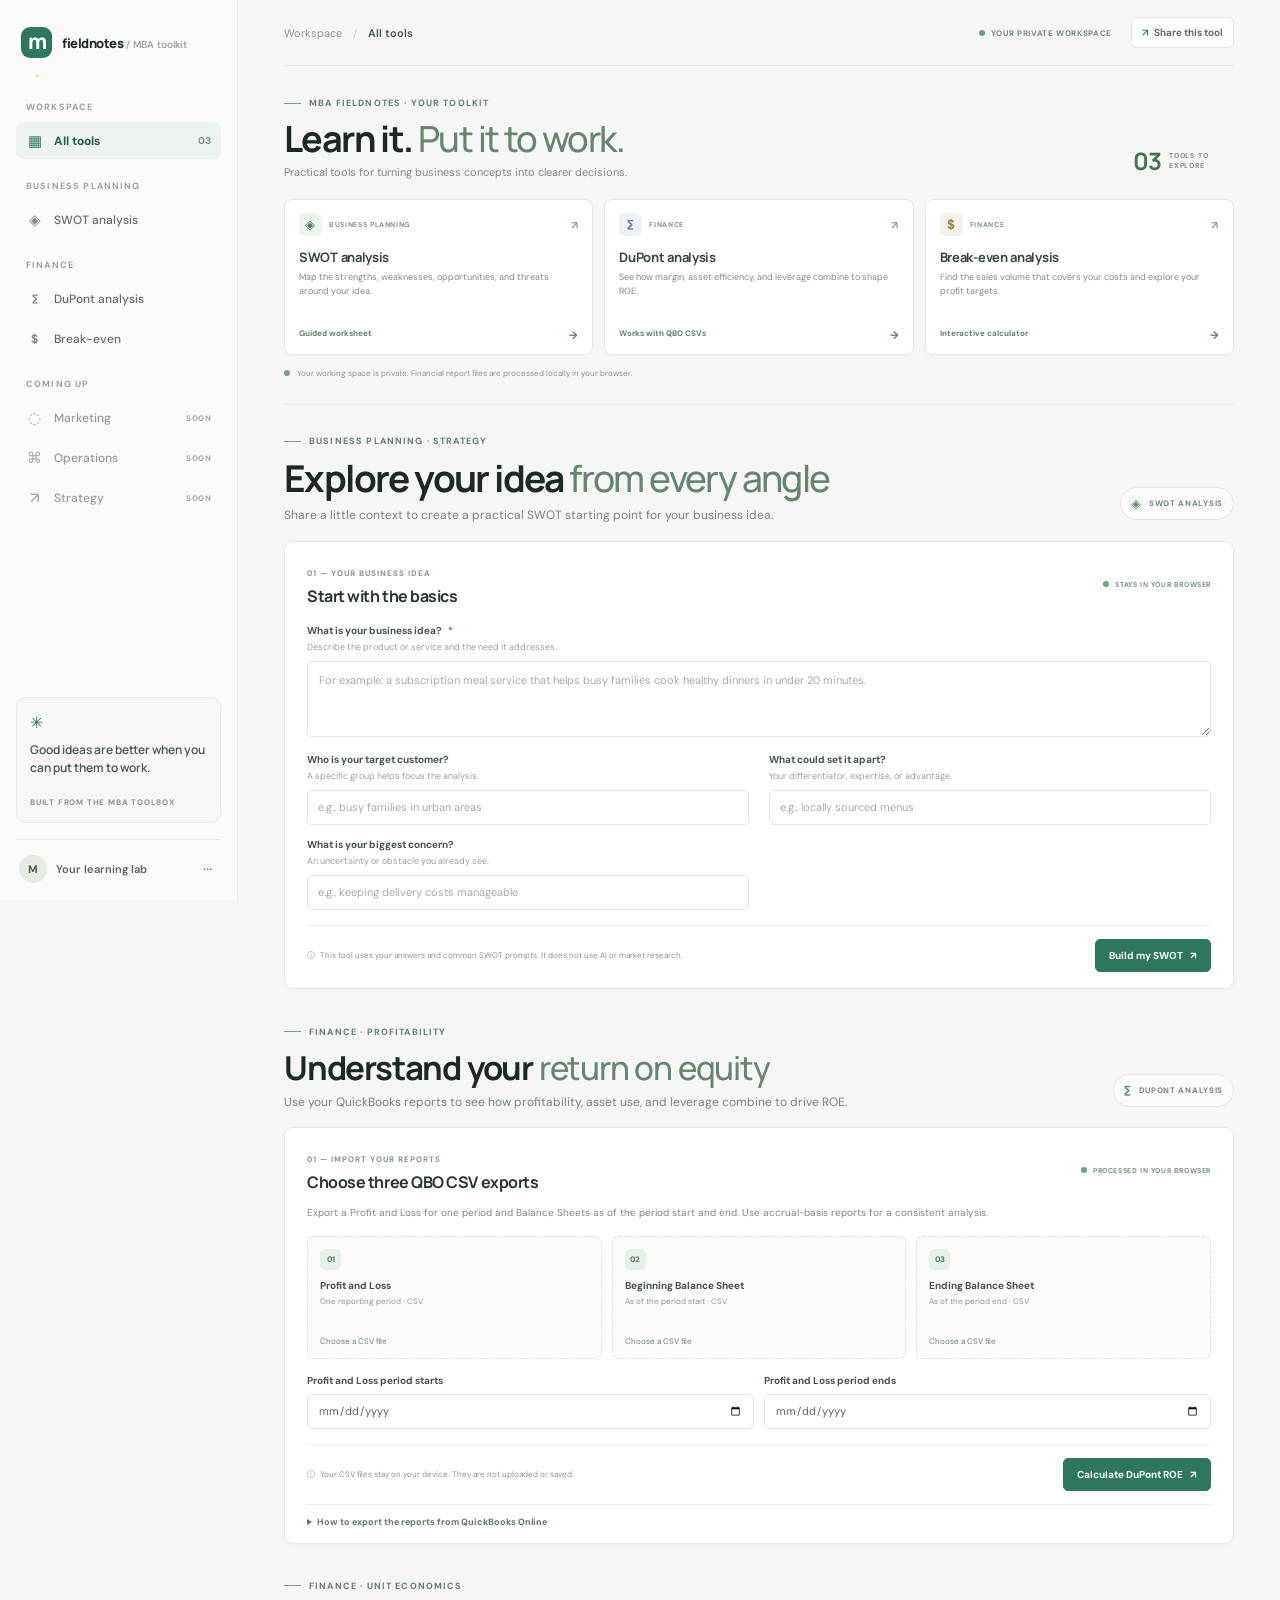
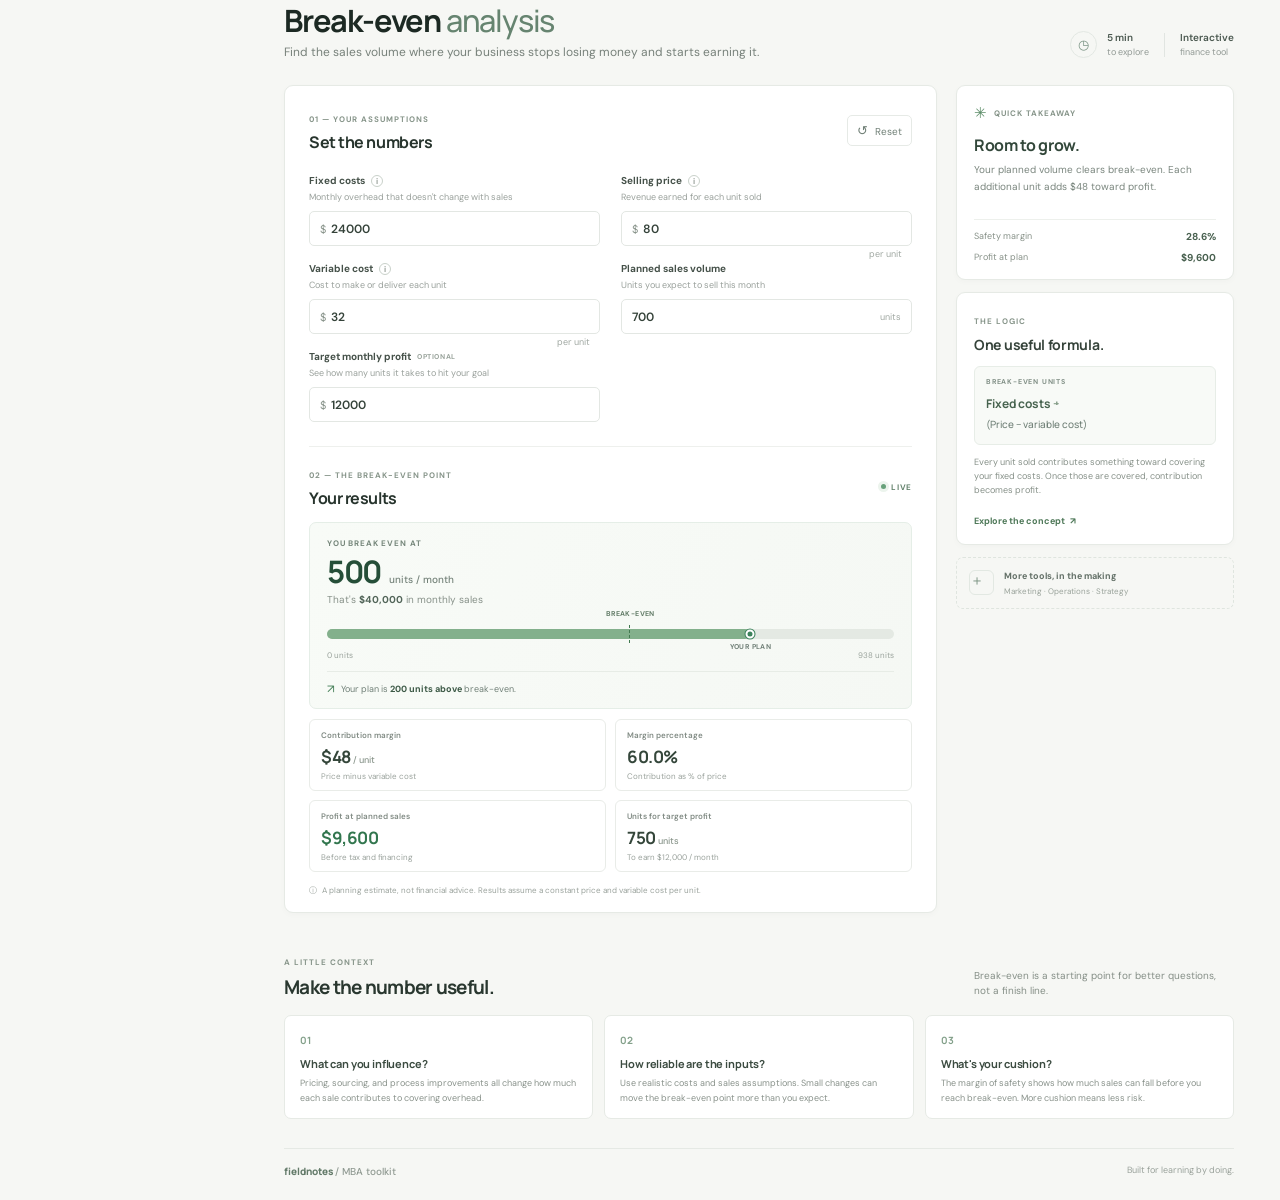
==== index.html @ 1acceff4 "MBA First Commit" ====
<!doctype html>
<html lang="en">
  <head>
    <meta charset="utf-8">
    <meta name="viewport" content="width=device-width, initial-scale=1">
    <meta name="theme-color" content="#f6f7f4">
    <meta name="description" content="A practical toolkit for putting MBA concepts to work.">
    <title>MBA Fieldnotes — Practical tools for better decisions</title>
    <link rel="preconnect" href="https://fonts.googleapis.com">
    <link rel="preconnect" href="https://fonts.gstatic.com" crossorigin>
    <link href="https://fonts.googleapis.com/css2?family=DM+Sans:wght@400;500;600;700&family=Manrope:wght@400;500;600;700;800&display=swap" rel="stylesheet">
    <link rel="stylesheet" href="styles.css">
    <script src="app.js" defer></script>
  </head>
  <body>
    <div class="app-shell">
      <aside class="sidebar" aria-label="Main navigation">
        <a class="brand" href="#" aria-label="MBA Fieldnotes home">
          <span class="brand-mark" aria-hidden="true">m<span>.</span></span>
          <span class="brand-name">fieldnotes<span> / MBA toolkit</span></span>
        </a>

        <nav class="nav-group" aria-label="Tool navigation">
          <p class="nav-heading">WORKSPACE</p>
          <a class="nav-item active" href="#tools-hub" data-nav-target="tools-hub" aria-current="page">
            <span class="nav-icon" aria-hidden="true">▦</span>
            <span>All tools</span>
            <span class="nav-count">03</span>
          </a>
          <p class="nav-heading nav-subheading">BUSINESS PLANNING</p>
          <a class="nav-item" href="#swot" data-nav-target="swot">
            <span class="nav-icon" aria-hidden="true">◈</span>
            <span>SWOT analysis</span>
          </a>
          <p class="nav-heading nav-subheading">FINANCE</p>
          <a class="nav-item" href="#dupont" data-nav-target="dupont">
            <span class="nav-icon finance-icon" aria-hidden="true">∑</span>
            <span>DuPont analysis</span>
          </a>
          <a class="nav-item" href="#tool" data-nav-target="tool">
            <span class="nav-icon finance-icon" aria-hidden="true">$</span>
            <span>Break-even</span>
          </a>
          <p class="nav-heading nav-subheading">COMING UP</p>
          <span class="nav-item muted nav-disabled" aria-disabled="true">
            <span class="nav-icon" aria-hidden="true">◌</span>
            <span>Marketing</span>
            <span class="nav-soon">SOON</span>
          </span>
          <span class="nav-item muted nav-disabled" aria-disabled="true">
            <span class="nav-icon" aria-hidden="true">⌘</span>
            <span>Operations</span>
            <span class="nav-soon">SOON</span>
          </span>
          <span class="nav-item muted nav-disabled" aria-disabled="true">
            <span class="nav-icon" aria-hidden="true">↗</span>
            <span>Strategy</span>
            <span class="nav-soon">SOON</span>
          </span>
        </nav>

        <div class="sidebar-note">
          <span class="note-spark" aria-hidden="true">✳</span>
          <p>Good ideas are better when you can put them to work.</p>
          <span class="note-caption">BUILT FROM THE MBA TOOLBOX</span>
        </div>

        <div class="sidebar-footer">
          <span class="avatar" aria-hidden="true">M</span>
          <span class="footer-label">Your learning lab</span>
          <button class="more-button" type="button" aria-label="More options">···</button>
        </div>
      </aside>

      <main class="main-content">
        <header class="topbar">
          <div class="breadcrumb"><span>Workspace</span><span class="crumb-slash">/</span><strong id="current-location">All tools</strong></div>
          <div class="topbar-actions">
            <span class="local-badge"><span aria-hidden="true"></span> YOUR PRIVATE WORKSPACE</span>
            <button class="share-button" type="button" id="share-button">
              <span aria-hidden="true">↗</span> Share this tool
            </button>
          </div>
        </header>

        <section class="tools-hub" id="tools-hub" aria-labelledby="hub-title">
          <div class="hub-heading">
            <div>
              <div class="eyebrow"><span class="eyebrow-line"></span> MBA FIELDNOTES · YOUR TOOLKIT</div>
              <h1 id="hub-title">Learn it. <span>Put it to work.</span></h1>
              <p>Practical tools for turning business concepts into clearer decisions.</p>
            </div>
            <div class="hub-count"><strong>03</strong><span>TOOLS TO EXPLORE</span></div>
          </div>
          <div class="tool-directory" aria-label="Available tools">
            <a class="directory-card directory-swot" href="#swot" data-directory-link>
              <span class="directory-topline"><span class="directory-icon" aria-hidden="true">◈</span><span>BUSINESS PLANNING</span><span class="directory-arrow" aria-hidden="true">↗</span></span>
              <strong>SWOT analysis</strong>
              <span class="directory-description">Map the strengths, weaknesses, opportunities, and threats around your idea.</span>
              <span class="directory-footer">Guided worksheet <span aria-hidden="true">→</span></span>
            </a>
            <a class="directory-card directory-dupont" href="#dupont" data-directory-link>
              <span class="directory-topline"><span class="directory-icon" aria-hidden="true">∑</span><span>FINANCE</span><span class="directory-arrow" aria-hidden="true">↗</span></span>
              <strong>DuPont analysis</strong>
              <span class="directory-description">See how margin, asset efficiency, and leverage combine to shape ROE.</span>
              <span class="directory-footer">Works with QBO CSVs <span aria-hidden="true">→</span></span>
            </a>
            <a class="directory-card directory-breakeven" href="#tool" data-directory-link>
              <span class="directory-topline"><span class="directory-icon" aria-hidden="true">$</span><span>FINANCE</span><span class="directory-arrow" aria-hidden="true">↗</span></span>
              <strong>Break-even analysis</strong>
              <span class="directory-description">Find the sales volume that covers your costs and explore your profit targets.</span>
              <span class="directory-footer">Interactive calculator <span aria-hidden="true">→</span></span>
            </a>
          </div>
          <div class="hub-note"><span class="hub-note-dot"></span> Your working space is private. Financial report files are processed locally in your browser.</div>
        </section>

        <section class="swot-section" id="swot" aria-labelledby="swot-title">
          <div class="swot-intro">
            <div>
              <div class="eyebrow"><span class="eyebrow-line"></span> BUSINESS PLANNING · STRATEGY</div>
              <h2 id="swot-title" class="swot-title">Explore your idea <span>from every angle</span></h2>
              <p class="intro-copy">Share a little context to create a practical SWOT starting point for your business idea.</p>
            </div>
            <span class="swot-label"><span aria-hidden="true">◈</span> SWOT ANALYSIS</span>
          </div>

          <div class="swot-workspace">
            <form class="swot-form" id="swot-form">
              <div class="card-heading">
                <div>
                  <span class="section-kicker">01 — YOUR BUSINESS IDEA</span>
                  <h2>Start with the basics</h2>
                </div>
                <span class="local-only"><span></span> STAYS IN YOUR BROWSER</span>
              </div>

              <label class="field swot-idea-field" for="business-idea">
                <span class="field-label">What is your business idea? <span class="required-mark" aria-hidden="true">*</span></span>
                <span class="field-hint">Describe the product or service and the need it addresses.</span>
                <textarea id="business-idea" name="business-idea" rows="3" maxlength="500" placeholder="For example: a subscription meal service that helps busy families cook healthy dinners in under 20 minutes." required></textarea>
              </label>

              <div class="swot-input-grid">
                <label class="field" for="target-customer">
                  <span class="field-label">Who is your target customer?</span>
                  <span class="field-hint">A specific group helps focus the analysis.</span>
                  <input class="text-input" id="target-customer" name="target-customer" maxlength="160" placeholder="e.g., busy families in urban areas">
                </label>
                <label class="field" for="idea-advantage">
                  <span class="field-label">What could set it apart?</span>
                  <span class="field-hint">Your differentiator, expertise, or advantage.</span>
                  <input class="text-input" id="idea-advantage" name="idea-advantage" maxlength="200" placeholder="e.g., locally sourced menus">
                </label>
                <label class="field swot-challenge-field" for="idea-challenge">
                  <span class="field-label">What is your biggest concern?</span>
                  <span class="field-hint">An uncertainty or obstacle you already see.</span>
                  <input class="text-input" id="idea-challenge" name="idea-challenge" maxlength="200" placeholder="e.g., keeping delivery costs manageable">
                </label>
              </div>
              <div class="swot-form-footer">
                <p class="swot-privacy-note"><span aria-hidden="true">ⓘ</span> This tool uses your answers and common SWOT prompts. It does not use AI or market research.</p>
                <button class="generate-button" type="submit">Build my SWOT <span aria-hidden="true">↗</span></button>
              </div>
              <div class="validation-message" id="swot-validation" role="alert" hidden></div>
            </form>

            <section class="swot-results" id="swot-results" aria-labelledby="swot-results-title" hidden>
              <div class="swot-results-heading">
                <div>
                  <span class="section-kicker">02 — YOUR STRATEGIC SNAPSHOT</span>
                  <h2 id="swot-results-title" tabindex="-1">A first look at your idea</h2>
                </div>
                <span class="draft-badge">STARTING POINT</span>
              </div>
              <p class="swot-results-intro" id="swot-results-intro"></p>
              <div class="swot-grid" aria-live="polite">
                <article class="swot-card strengths">
                  <div class="swot-card-heading"><span class="swot-letter">S</span><div><h3>Strengths</h3><span>INTERNAL · HELPFUL</span></div></div>
                  <ul id="swot-strengths"></ul>
                </article>
                <article class="swot-card weaknesses">
                  <div class="swot-card-heading"><span class="swot-letter">W</span><div><h3>Weaknesses</h3><span>INTERNAL · CHALLENGING</span></div></div>
                  <ul id="swot-weaknesses"></ul>
                </article>
                <article class="swot-card opportunities">
                  <div class="swot-card-heading"><span class="swot-letter">O</span><div><h3>Opportunities</h3><span>EXTERNAL · HELPFUL</span></div></div>
                  <ul id="swot-opportunities"></ul>
                </article>
                <article class="swot-card threats">
                  <div class="swot-card-heading"><span class="swot-letter">T</span><div><h3>Threats</h3><span>EXTERNAL · CHALLENGING</span></div></div>
                  <ul id="swot-threats"></ul>
                </article>
              </div>
              <p class="swot-caveat"><span aria-hidden="true">ⓘ</span> Treat these as hypotheses to validate with customers and market research—not confirmed facts about your market.</p>
            </section>
          </div>
        </section>

        <section class="dupont-section" id="dupont" aria-labelledby="dupont-title">
          <div class="dupont-intro">
            <div>
              <div class="eyebrow"><span class="eyebrow-line"></span> FINANCE · PROFITABILITY</div>
              <h2 id="dupont-title">Understand your <span>return on equity</span></h2>
              <p class="intro-copy">Use your QuickBooks reports to see how profitability, asset use, and leverage combine to drive ROE.</p>
            </div>
            <span class="swot-label"><span aria-hidden="true">∑</span> DUPONT ANALYSIS</span>
          </div>

          <div class="dupont-card">
            <div class="card-heading">
              <div>
                <span class="section-kicker">01 — IMPORT YOUR REPORTS</span>
                <h3>Choose three QBO CSV exports</h3>
              </div>
              <span class="local-only"><span></span> PROCESSED IN YOUR BROWSER</span>
            </div>
            <p class="dupont-help">Export a Profit and Loss for one period and Balance Sheets as of the period start and end. Use accrual-basis reports for a consistent analysis.</p>

            <form id="dupont-form" class="dupont-form">
              <div class="dupont-upload-grid">
                <label class="upload-field" for="profit-loss-file">
                  <span class="upload-step">01</span>
                  <span class="upload-label">Profit and Loss</span>
                  <span class="upload-hint">One reporting period · CSV</span>
                  <input id="profit-loss-file" name="profit-loss-file" type="file" accept=".csv,text/csv" required>
                  <span class="file-name" id="profit-loss-name">Choose a CSV file</span>
                </label>
                <label class="upload-field" for="beginning-balance-file">
                  <span class="upload-step">02</span>
                  <span class="upload-label">Beginning Balance Sheet</span>
                  <span class="upload-hint">As of the period start · CSV</span>
                  <input id="beginning-balance-file" name="beginning-balance-file" type="file" accept=".csv,text/csv" required>
                  <span class="file-name" id="beginning-balance-name">Choose a CSV file</span>
                </label>
                <label class="upload-field" for="ending-balance-file">
                  <span class="upload-step">03</span>
                  <span class="upload-label">Ending Balance Sheet</span>
                  <span class="upload-hint">As of the period end · CSV</span>
                  <input id="ending-balance-file" name="ending-balance-file" type="file" accept=".csv,text/csv" required>
                  <span class="file-name" id="ending-balance-name">Choose a CSV file</span>
                </label>
              </div>
              <div class="dupont-period">
                <label class="field" for="period-start">
                  <span class="field-label">Profit and Loss period starts</span>
                  <input class="text-input" id="period-start" name="period-start" type="date" required>
                </label>
                <label class="field" for="period-end">
                  <span class="field-label">Profit and Loss period ends</span>
                  <input class="text-input" id="period-end" name="period-end" type="date" required>
                </label>
              </div>
              <section class="dupont-review" id="dupont-review" aria-labelledby="dupont-review-title" hidden>
                <div class="dupont-review-heading">
                  <div>
                    <span class="section-kicker">02 — VERIFY THE IMPORT</span>
                    <h3 id="dupont-review-title">Review your report totals</h3>
                  </div>
                  <span class="review-status" id="dupont-review-status" role="status">Reading reports…</span>
                </div>
                <p class="dupont-review-help">Detected values are editable. Check them against your QBO reports before calculating.</p>
                <div class="dupont-review-grid">
                  <label class="review-field" for="dupont-net-income">
                    <span>Net income</span>
                    <input id="dupont-net-income" name="net-income" type="number" step="any" inputmode="decimal" placeholder="Enter net income">
                    <small id="dupont-net-income-source">Waiting for Profit and Loss</small>
                  </label>
                  <label class="review-field" for="dupont-revenue">
                    <span>Total income / revenue</span>
                    <input id="dupont-revenue" name="revenue" type="number" step="any" inputmode="decimal" placeholder="Enter revenue">
                    <small id="dupont-revenue-source">Waiting for Profit and Loss</small>
                  </label>
                  <label class="review-field" for="dupont-beginning-assets">
                    <span>Beginning total assets</span>
                    <input id="dupont-beginning-assets" name="beginning-assets" type="number" step="any" inputmode="decimal" placeholder="Enter beginning assets">
                    <small id="dupont-beginning-assets-source">Waiting for beginning Balance Sheet</small>
                  </label>
                  <label class="review-field" for="dupont-beginning-equity">
                    <span>Beginning total equity</span>
                    <input id="dupont-beginning-equity" name="beginning-equity" type="number" step="any" inputmode="decimal" placeholder="Enter beginning equity">
                    <small id="dupont-beginning-equity-source">Waiting for beginning Balance Sheet</small>
                  </label>
                  <label class="review-field" for="dupont-ending-assets">
                    <span>Ending total assets</span>
                    <input id="dupont-ending-assets" name="ending-assets" type="number" step="any" inputmode="decimal" placeholder="Enter ending assets">
                    <small id="dupont-ending-assets-source">Waiting for ending Balance Sheet</small>
                  </label>
                  <label class="review-field" for="dupont-ending-equity">
                    <span>Ending total equity</span>
                    <input id="dupont-ending-equity" name="ending-equity" type="number" step="any" inputmode="decimal" placeholder="Enter ending equity">
                    <small id="dupont-ending-equity-source">Waiting for ending Balance Sheet</small>
                  </label>
                </div>
              </section>
              <div class="dupont-form-footer">
                <p class="dupont-privacy"><span aria-hidden="true">ⓘ</span> Your CSV files stay on your device. They are not uploaded or saved.</p>
                <button class="generate-button" type="submit">Calculate DuPont ROE <span aria-hidden="true">↗</span></button>
              </div>
              <div class="validation-message" id="dupont-validation" role="alert" hidden></div>
            </form>

            <details class="dupont-guide">
              <summary>How to export the reports from QuickBooks Online</summary>
              <ol>
                <li>Set the same reporting basis (accrual recommended) and currency for all reports.</li>
                <li>Export a Profit and Loss for the analysis period, then export a Balance Sheet as of its start date.</li>
                <li>Export another Balance Sheet as of its end date. Save each report as a CSV.</li>
              </ol>
              <p>The calculator looks for standard Net Income, Total Income/Revenue, Total Assets, and Total Equity rows. It selects the last numeric amount on a matched row; review or correct every detected total before calculating.</p>
            </details>
          </div>

          <section class="dupont-results" id="dupont-results" aria-labelledby="dupont-results-title" hidden>
            <div class="dupont-results-heading">
              <div>
              <span class="section-kicker">03 — THE DUPONT BREAKDOWN</span>
                <h3 id="dupont-results-title" tabindex="-1">Your return on equity</h3>
              </div>
              <span class="draft-badge" id="dupont-period-label"></span>
            </div>
            <div class="dupont-metrics" aria-live="polite">
              <article class="dupont-metric roe-metric"><span>RETURN ON EQUITY</span><strong id="dupont-roe">—</strong><small>Net income ÷ average equity</small></article>
              <article class="dupont-metric"><span>NET PROFIT MARGIN</span><strong id="dupont-margin">—</strong><small>Net income ÷ revenue</small></article>
              <article class="dupont-metric"><span>ASSET TURNOVER</span><strong id="dupont-turnover">—</strong><small>Revenue ÷ average assets</small></article>
              <article class="dupont-metric"><span>EQUITY MULTIPLIER</span><strong id="dupont-multiplier">—</strong><small>Average assets ÷ average equity</small></article>
            </div>
            <div class="dupont-equation" aria-label="Return on equity equals net profit margin multiplied by asset turnover multiplied by equity multiplier">
              <span>NET PROFIT MARGIN</span><strong id="equation-margin">—</strong><i>×</i>
              <span>ASSET TURNOVER</span><strong id="equation-turnover">—</strong><i>×</i>
              <span>EQUITY MULTIPLIER</span><strong id="equation-multiplier">—</strong><i>=</i>
              <strong class="equation-roe" id="equation-roe">—</strong>
            </div>
            <div class="dupont-input-summary">
              <span>NET INCOME <strong id="summary-net-income">—</strong></span>
              <span>REVENUE <strong id="summary-revenue">—</strong></span>
              <span>AVERAGE ASSETS <strong id="summary-assets">—</strong></span>
              <span>AVERAGE EQUITY <strong id="summary-equity">—</strong></span>
            </div>
            <p class="dupont-caveat"><span aria-hidden="true">ⓘ</span> Three-step DuPont analysis is a financial snapshot, not investment, tax, or accounting advice. Review the mapped totals and consult a qualified professional for important decisions.</p>
          </section>
        </section>

        <section class="page-intro" aria-labelledby="page-title">
          <div>
            <div class="eyebrow"><span class="eyebrow-line"></span> FINANCE · UNIT ECONOMICS</div>
            <h2 id="page-title" class="finance-title">Break-even <span>analysis</span></h2>
            <p class="intro-copy">Find the sales volume where your business stops losing money and starts earning it.</p>
          </div>
          <div class="tool-meta">
            <span class="meta-icon" aria-hidden="true">◷</span>
            <span><strong>5 min</strong><small>to explore</small></span>
            <span class="meta-divider"></span>
            <span><strong>Interactive</strong><small>finance tool</small></span>
          </div>
        </section>

        <section class="workspace-grid" id="tool" aria-label="Break-even analysis tool">
          <div class="calculator-card">
            <div class="card-heading">
              <div>
                <span class="section-kicker">01 — YOUR ASSUMPTIONS</span>
                <h2>Set the numbers</h2>
              </div>
              <button class="reset-button" type="button" id="reset-button"><span aria-hidden="true">↺</span> Reset</button>
            </div>

            <div class="input-grid">
              <label class="field" for="fixed-costs">
                <span class="field-label">Fixed costs <span class="info-dot" title="Costs that stay the same regardless of how much you sell, such as rent or salaries.">i</span></span>
                <span class="field-hint">Monthly overhead that doesn't change with sales</span>
                <span class="input-wrap"><span class="input-prefix" aria-hidden="true">$</span><input id="fixed-costs" name="fixed-costs" type="number" min="0" step="100" value="24000" inputmode="decimal"></span>
              </label>

              <label class="field" for="selling-price">
                <span class="field-label">Selling price <span class="info-dot" title="The amount of revenue you earn for each unit sold.">i</span></span>
                <span class="field-hint">Revenue earned for each unit sold</span>
                <span class="input-wrap"><span class="input-prefix" aria-hidden="true">$</span><input id="selling-price" name="selling-price" type="number" min="0" step="1" value="80" inputmode="decimal"></span>
                <span class="input-suffix">per unit</span>
              </label>

              <label class="field" for="variable-cost">
                <span class="field-label">Variable cost <span class="info-dot" title="A cost that increases with each unit you make or sell, such as materials or shipping.">i</span></span>
                <span class="field-hint">Cost to make or deliver each unit</span>
                <span class="input-wrap"><span class="input-prefix" aria-hidden="true">$</span><input id="variable-cost" name="variable-cost" type="number" min="0" step="1" value="32" inputmode="decimal"></span>
                <span class="input-suffix">per unit</span>
              </label>

              <label class="field" for="planned-sales">
                <span class="field-label">Planned sales volume</span>
                <span class="field-hint">Units you expect to sell this month</span>
                <span class="input-wrap"><input id="planned-sales" name="planned-sales" type="number" min="0" step="100" value="700" inputmode="numeric"><span class="input-suffix inside">units</span></span>
              </label>

              <label class="field target-field" for="target-profit">
                <span class="field-label">Target monthly profit <span class="optional-tag">OPTIONAL</span></span>
                <span class="field-hint">See how many units it takes to hit your goal</span>
                <span class="input-wrap"><span class="input-prefix" aria-hidden="true">$</span><input id="target-profit" name="target-profit" type="number" min="0" step="100" value="12000" inputmode="decimal"></span>
              </label>
            </div>

            <div class="validation-message" id="validation-message" role="alert" hidden></div>

            <div class="results-heading">
              <div>
                <span class="section-kicker">02 — THE BREAK-EVEN POINT</span>
                <h2>Your results</h2>
              </div>
              <span class="live-badge"><span></span> LIVE</span>
            </div>

            <div class="break-even-result">
              <div class="result-label">YOU BREAK EVEN AT</div>
              <div class="result-value"><span id="break-even-units">500</span><span class="result-unit">units / month</span></div>
              <div class="result-subtitle">That's <strong id="break-even-revenue">$40,000</strong> in monthly sales</div>
              <div class="volume-track" role="img" id="volume-track" aria-label="Planned sales are above the break-even point">
                <div class="track-fill" id="track-fill"></div>
                <div class="track-marker" id="track-marker"><span>BREAK-EVEN</span></div>
                <div class="track-current" id="track-current"><span class="current-dot"></span><span>YOUR PLAN</span></div>
              </div>
              <div class="track-labels"><span>0 units</span><span id="track-max">1,000 units</span></div>
              <div class="status-line" id="status-line"><span class="status-icon" aria-hidden="true">↗</span><span>Your plan is <strong>200 units above</strong> break-even.</span></div>
            </div>

            <div class="metric-grid" aria-live="polite">
              <div class="metric-card">
                <span class="metric-label">Contribution margin</span>
                <strong id="contribution-margin">$48 <small>/ unit</small></strong>
                <span class="metric-foot">Price minus variable cost</span>
              </div>
              <div class="metric-card">
                <span class="metric-label">Margin percentage</span>
                <strong id="margin-percent">60.0%</strong>
                <span class="metric-foot">Contribution as % of price</span>
              </div>
              <div class="metric-card">
                <span class="metric-label">Profit at planned sales</span>
                <strong id="planned-profit" class="positive">$9,600</strong>
                <span class="metric-foot">Before tax and financing</span>
              </div>
              <div class="metric-card target-metric">
                <span class="metric-label">Units for target profit</span>
                <strong id="target-units">750 <small>units</small></strong>
                <span class="metric-foot">To earn $12,000 / month</span>
              </div>
            </div>

            <p class="disclaimer"><span aria-hidden="true">ⓘ</span> A planning estimate, not financial advice. Results assume a constant price and variable cost per unit.</p>
          </div>

          <aside class="insight-column">
            <article class="insight-card takeaway-card">
              <div class="insight-topline"><span class="insight-icon" aria-hidden="true">✳</span><span class="section-kicker">QUICK TAKEAWAY</span></div>
              <h3 id="takeaway-title">Room to grow.</h3>
              <p id="takeaway-copy">Your planned volume clears break-even. Each additional unit adds $48 toward profit.</p>
              <div class="takeaway-divider"></div>
              <div class="takeaway-stat"><span>Safety margin</span><strong id="safety-margin">28.6%</strong></div>
              <div class="takeaway-stat"><span>Profit at plan</span><strong id="takeaway-profit">$9,600</strong></div>
            </article>

            <article class="insight-card formula-card">
              <span class="section-kicker">THE LOGIC</span>
              <h3>One useful formula.</h3>
              <div class="formula-box">
                <span class="formula-label">BREAK-EVEN UNITS</span>
                <span class="formula-equation">Fixed costs <i>÷</i><br><span>(Price − variable cost)</span></span>
              </div>
              <p>Every unit sold contributes something toward covering your fixed costs. Once those are covered, contribution becomes profit.</p>
              <a class="learn-link" href="#concepts">Explore the concept <span aria-hidden="true">↗</span></a>
            </article>

            <div class="next-tool" id="coming-soon">
              <span class="next-icon" aria-hidden="true">＋</span>
              <div><strong>More tools, in the making</strong><span>Marketing · Operations · Strategy</span></div>
            </div>
          </aside>
        </section>

        <section class="concept-section" id="concepts">
          <div class="concept-heading">
            <div><span class="section-kicker">A LITTLE CONTEXT</span><h2>Make the number useful.</h2></div>
            <p>Break-even is a starting point for better questions, not a finish line.</p>
          </div>
          <div class="concept-grid">
            <article class="concept-card"><span class="concept-number">01</span><h3>What can you influence?</h3><p>Pricing, sourcing, and process improvements all change how much each sale contributes to covering overhead.</p></article>
            <article class="concept-card"><span class="concept-number">02</span><h3>How reliable are the inputs?</h3><p>Use realistic costs and sales assumptions. Small changes can move the break-even point more than you expect.</p></article>
            <article class="concept-card"><span class="concept-number">03</span><h3>What's your cushion?</h3><p>The margin of safety shows how much sales can fall before you reach break-even. More cushion means less risk.</p></article>
          </div>
        </section>

        <footer class="page-footer"><a class="footer-brand" href="#">fieldnotes <span>/ MBA toolkit</span></a><span>Built for learning by doing.</span></footer>
      </main>
    </div>
  </body>
</html>
---- styles.css ----
:root {
  color-scheme: light;
  --ink: #1d2925;
  --muted: #78817c;
  --line: #e8ebe7;
  --paper: #ffffff;
  --canvas: #f6f7f4;
  --green: #2e775d;
  --green-dark: #225b47;
  --green-soft: #e8f2ed;
  --lime: #d7ed9f;
  --amber: #cf8f35;
  font-family: "DM Sans", sans-serif;
  font-synthesis: none;
  text-rendering: optimizeLegibility;
}

* { box-sizing: border-box; }

body {
  margin: 0;
  min-width: 320px;
  background: var(--canvas);
  color: var(--ink);
  font-size: 14px;
  -webkit-font-smoothing: antialiased;
}

button, input { font: inherit; }
button { color: inherit; }
a { color: inherit; text-decoration: none; }

.app-shell { min-height: 100vh; }

.sidebar {
  position: fixed;
  inset: 0 auto 0 0;
  z-index: 3;
  display: flex;
  width: 238px;
  flex-direction: column;
  border-right: 1px solid #e8ebe7;
  background: #fbfcfa;
  padding: 27px 16px 16px;
}

.brand { display: flex; align-items: center; gap: 10px; padding: 0 5px; }
.brand-mark {
  display: grid;
  width: 31px;
  height: 31px;
  place-items: center;
  border-radius: 9px;
  background: var(--green);
  color: white;
  font-family: "Manrope", sans-serif;
  font-size: 21px;
  font-weight: 800;
  letter-spacing: -2px;
}
.brand-mark span { color: var(--lime); }
.brand-name { font-family: "Manrope", sans-serif; font-size: 13px; font-weight: 800; letter-spacing: -.5px; }
.brand-name > span { color: #909992; font-family: "DM Sans", sans-serif; font-size: 10px; font-weight: 500; letter-spacing: 0; }

.nav-group { margin-top: 43px; }
.nav-heading, .section-kicker, .eyebrow, .note-caption, .result-label, .formula-label {
  font-size: 9px;
  font-weight: 700;
  letter-spacing: 1.15px;
}
.nav-heading { margin: 0 0 9px 10px; color: #9aa19c; }
.nav-subheading { margin-top: 21px; }
.nav-item {
  display: flex;
  min-height: 37px;
  align-items: center;
  gap: 11px;
  border-radius: 7px;
  color: #606b65;
  padding: 0 10px;
  font-size: 12px;
  font-weight: 500;
}
.nav-item + .nav-item { margin-top: 3px; }
.nav-item.active { background: #edf4ef; color: #285d48; font-weight: 700; }
.nav-item.muted { color: #929a95; }
.nav-disabled { cursor: default; }
.nav-disabled .nav-icon { color: #a4aaa6; }
.nav-icon { display: inline-flex; width: 17px; align-items: center; justify-content: center; color: #7d8982; font-size: 15px; }
.finance-icon { font-size: 12px; font-weight: 700; }
.nav-item.active .nav-icon { color: var(--green); }
.nav-count { margin-left: auto; color: #7c9184; font-size: 10px; }
.nav-soon { margin-left: auto; color: #a4aaa6; font-size: 8px; font-weight: 700; letter-spacing: .5px; }

.sidebar-note {
  margin-top: auto;
  border: 1px solid #e7ece7;
  border-radius: 9px;
  background: #f5f8f3;
  padding: 14px 13px 13px;
}
.note-spark { color: var(--green); font-size: 16px; }
.sidebar-note p { margin: 8px 0 13px; color: #49564f; font-family: "Manrope", sans-serif; font-size: 12px; font-weight: 600; line-height: 1.55; }
.note-caption { color: #89948c; font-size: 8px; letter-spacing: .8px; }
.sidebar-footer { display: flex; align-items: center; gap: 9px; margin-top: 16px; border-top: 1px solid var(--line); padding: 15px 3px 1px; }
.avatar { display: grid; width: 28px; height: 28px; place-items: center; border-radius: 50%; background: #e6ebe2; color: #45624f; font-size: 11px; font-weight: 700; }
.footer-label { color: #59645d; font-size: 11px; font-weight: 600; }
.more-button { margin-left: auto; border: 0; background: transparent; color: #858e88; font-size: 17px; cursor: pointer; }

.main-content { max-width: 1600px; margin-left: 238px; padding: 0 46px; }
.topbar { display: flex; height: 66px; align-items: center; justify-content: space-between; border-bottom: 1px solid #e7eae6; }
.breadcrumb { display: flex; align-items: center; gap: 11px; color: #8b948e; font-size: 11px; }
.breadcrumb strong { color: #46534b; font-weight: 600; }
.crumb-slash { color: #c0c6c1; }
.topbar-actions { display: flex; align-items: center; gap: 19px; }
.local-badge { display: inline-flex; align-items: center; gap: 6px; color: #79867d; font-size: 8px; font-weight: 700; letter-spacing: .65px; }
.local-badge > span { width: 6px; height: 6px; border-radius: 50%; background: #6ea17d; }
.share-button { border: 1px solid #e1e6e1; border-radius: 6px; background: white; padding: 8px 10px; color: #526057; font-size: 10px; font-weight: 600; cursor: pointer; }
.share-button span { margin-right: 4px; color: var(--green); }
.share-button:hover, .reset-button:hover { border-color: #b7c9bc; background: #f8fbf8; }

.tools-hub { padding: 31px 0 26px; border-bottom: 1px solid #e8ebe7; }
.hub-heading { display: flex; align-items: flex-end; justify-content: space-between; gap: 20px; }
.hub-heading h1 { margin: 10px 0 6px; font-size: clamp(29px, 3vw, 36px); }
.hub-heading h1 span { color: #668470; font-weight: 500; }
.hub-heading > div:first-child > p { margin: 0; color: #7d877f; font-size: 11px; }
.hub-count { display: flex; align-items: center; gap: 8px; margin-bottom: 2px; color: #7b8a7e; }
.hub-count strong { color: #467152; font-family: "Manrope", sans-serif; font-size: 24px; font-weight: 700; letter-spacing: -1px; }
.hub-count span { max-width: 65px; font-size: 7px; font-weight: 700; letter-spacing: .8px; line-height: 1.45; }
.tool-directory { display: grid; grid-template-columns: repeat(3, minmax(0, 1fr)); gap: 11px; margin-top: 20px; }
.directory-card { position: relative; display: flex; min-width: 0; min-height: 156px; flex-direction: column; border: 1px solid #e5eae5; border-radius: 8px; background: #fff; padding: 13px 14px 12px; box-shadow: 0 2px 6px rgba(34, 49, 39, .02); transition: transform .15s, border-color .15s, box-shadow .15s; }
.directory-card:hover { transform: translateY(-2px); border-color: #c8d8ca; box-shadow: 0 5px 14px rgba(34, 49, 39, .07); }
.directory-card:focus-visible, .nav-item:focus-visible { outline: 2px solid #6f9a78; outline-offset: 2px; }
.directory-topline { display: flex; align-items: center; gap: 7px; color: #859187; font-size: 7px; font-weight: 700; letter-spacing: .65px; }
.directory-icon { display: grid; width: 23px; height: 23px; flex: 0 0 auto; place-items: center; border-radius: 6px; background: #edf4ed; color: #4b7d57; font-size: 13px; }
.directory-dupont .directory-icon { background: #eef1f7; color: #64799a; }
.directory-breakeven .directory-icon { background: #f4f1e8; color: #9a814b; }
.directory-arrow { margin-left: auto; color: #91a096; font-size: 11px; }
.directory-card > strong { display: block; margin-top: 12px; color: #34443a; font-family: "Manrope", sans-serif; font-size: 13px; letter-spacing: -.3px; }
.directory-description { display: block; margin-top: 5px; color: #818c83; font-size: 9px; line-height: 1.55; }
.directory-footer { display: flex; justify-content: space-between; gap: 8px; margin-top: auto; padding-top: 10px; color: #628069; font-size: 8px; font-weight: 700; }
.directory-footer span { font-size: 11px; }
.hub-note { display: flex; align-items: center; gap: 7px; margin-top: 13px; color: #89938b; font-size: 8px; }
.hub-note-dot { width: 6px; height: 6px; flex: 0 0 auto; border-radius: 50%; background: #75a180; }

.swot-section { padding-top: 30px; }
.swot-intro { display: flex; align-items: flex-end; justify-content: space-between; gap: 20px; padding-bottom: 18px; }
.swot-intro .swot-title { margin: 11px 0 7px; color: #1c2923; font-family: "Manrope", sans-serif; font-size: clamp(29px, 3vw, 37px); font-weight: 700; letter-spacing: -1.6px; line-height: 1.12; }
.swot-title span { color: #668470; font-weight: 500; }
.swot-label { display: inline-flex; align-items: center; gap: 7px; margin-bottom: 3px; border: 1px solid #e1e9e1; border-radius: 20px; background: #fbfcfa; padding: 7px 10px; color: #74867a; font-size: 8px; font-weight: 700; letter-spacing: .7px; white-space: nowrap; }
.swot-label span { color: #5b8b68; font-size: 13px; }
.swot-workspace { display: grid; gap: 13px; }
.swot-form { border: 1px solid #e6eae5; border-radius: 9px; background: var(--paper); padding: 20px 22px 16px; box-shadow: 0 2px 6px rgba(34, 49, 39, .025); }
.local-only { display: inline-flex; align-items: center; gap: 6px; color: #789080; font-size: 7px; font-weight: 700; letter-spacing: .6px; white-space: nowrap; }
.local-only > span { width: 6px; height: 6px; border-radius: 50%; background: #6ea17d; }
.swot-idea-field { margin-top: 17px; }
.swot-idea-field textarea, .text-input { display: block; width: 100%; margin-top: 8px; border: 1px solid #e3e7e3; border-radius: 5px; outline: 0; background: #fff; color: #344239; font: inherit; font-size: 11px; transition: border-color .15s, box-shadow .15s; }
.swot-idea-field textarea { min-height: 76px; resize: vertical; padding: 10px 11px; line-height: 1.55; }
.swot-idea-field textarea::placeholder, .text-input::placeholder { color: #a4aca6; }
.swot-idea-field textarea:focus, .text-input:focus { border-color: #8eae98; box-shadow: 0 0 0 2px rgba(65, 123, 86, .1); }
.swot-input-grid { display: grid; grid-template-columns: repeat(2, minmax(0, 1fr)); gap: 13px 20px; margin-top: 16px; }
.text-input { height: 35px; padding: 0 10px; }
.swot-challenge-field { grid-column: 1 / -1; max-width: calc(50% - 10px); }
.required-mark { color: #b8664c; }
.swot-form-footer { display: flex; align-items: center; justify-content: space-between; gap: 14px; margin-top: 15px; border-top: 1px solid #eef0ed; padding-top: 13px; }
.swot-privacy-note { margin: 0; color: #89938b; font-size: 8px; line-height: 1.5; }
.swot-privacy-note span { margin-right: 3px; }
.generate-button { flex: 0 0 auto; border: 1px solid var(--green); border-radius: 5px; background: var(--green); padding: 9px 13px; color: #fff; font-size: 10px; font-weight: 700; cursor: pointer; transition: background .15s, border-color .15s; }
.generate-button:hover { border-color: var(--green-dark); background: var(--green-dark); }
.generate-button span { margin-left: 5px; }
.swot-results { border: 1px solid #e6eae5; border-radius: 9px; background: var(--paper); padding: 19px 22px 15px; box-shadow: 0 2px 6px rgba(34, 49, 39, .025); }
.swot-results[hidden] { display: none; }
.swot-results-heading { display: flex; align-items: center; justify-content: space-between; gap: 12px; }
.swot-results-heading h2 { margin: 5px 0 0; color: #27342d; font-size: 16px; letter-spacing: -.45px; }
.swot-results-heading h2:focus { outline: 2px solid #8eae98; outline-offset: 4px; }
.draft-badge { border: 1px solid #e8eee8; border-radius: 4px; background: #f6f9f5; padding: 5px 7px; color: #7d8d80; font-size: 7px; font-weight: 700; letter-spacing: .6px; white-space: nowrap; }
.swot-results-intro { overflow-wrap: anywhere; margin: 12px 0 14px; border-left: 2px solid #8cac93; padding-left: 10px; color: #69776d; font-size: 10px; line-height: 1.6; }
.swot-grid { display: grid; grid-template-columns: repeat(2, minmax(0, 1fr)); gap: 10px; }
.swot-card { min-width: 0; border: 1px solid #e8ece8; border-radius: 7px; background: #fff; padding: 13px 14px 12px; }
.swot-card.strengths { background: #f6faf6; }
.swot-card.weaknesses { background: #fcf8f6; }
.swot-card.opportunities { background: #f6f9fb; }
.swot-card.threats { background: #fbf8f7; }
.swot-card-heading { display: flex; align-items: center; gap: 9px; }
.swot-letter { display: grid; width: 27px; height: 27px; flex: 0 0 auto; place-items: center; border-radius: 6px; background: #e6f0e7; color: #477653; font-family: "Manrope", sans-serif; font-size: 13px; font-weight: 800; }
.weaknesses .swot-letter { background: #f4e9e4; color: #9b624c; }
.opportunities .swot-letter { background: #e8eff4; color: #547a91; }
.threats .swot-letter { background: #f2e9e6; color: #986253; }
.swot-card-heading h3 { margin: 0; color: #35433a; font-size: 12px; }
.swot-card-heading div > span { display: block; margin-top: 3px; color: #8a958c; font-size: 7px; font-weight: 700; letter-spacing: .55px; }
.swot-card ul { display: grid; gap: 8px; margin: 12px 0 0; padding-left: 15px; color: #6e7b72; font-size: 9px; line-height: 1.6; }
.swot-card li::marker { color: #84a18a; }
.weaknesses li::marker, .threats li::marker { color: #b08474; }
.opportunities li::marker { color: #7998a8; }
.swot-caveat { margin: 12px 0 0; color: #929b94; font-size: 8px; line-height: 1.5; }
.swot-caveat span { margin-right: 3px; }

.dupont-section { padding-top: 37px; }
.dupont-intro { display: flex; align-items: flex-end; justify-content: space-between; gap: 20px; padding-bottom: 17px; }
.dupont-intro h2 { margin: 11px 0 7px; color: #1c2923; font-size: clamp(25px, 2.7vw, 33px); font-weight: 700; letter-spacing: -1.2px; line-height: 1.15; }
.dupont-intro h2 span { color: #668470; font-weight: 500; }
.dupont-card, .dupont-results { border: 1px solid #e6eae5; border-radius: 9px; background: var(--paper); padding: 20px 22px 15px; box-shadow: 0 2px 6px rgba(34, 49, 39, .025); }
.dupont-card h3, .dupont-results-heading h3 { margin: 5px 0 0; color: #27342d; font-size: 16px; letter-spacing: -.45px; }
.dupont-help { margin: 12px 0 15px; color: #7d887f; font-size: 10px; line-height: 1.6; }
.dupont-upload-grid { display: grid; grid-template-columns: repeat(3, minmax(0, 1fr)); gap: 10px; }
.upload-field { position: relative; display: flex; min-width: 0; min-height: 123px; flex-direction: column; align-items: flex-start; border: 1px dashed #dbe4db; border-radius: 7px; background: #fbfcfa; padding: 12px; cursor: pointer; transition: border-color .15s, background .15s; }
.upload-field:hover, .upload-field:focus-within { border-color: #92ae98; background: #f7faf6; }
.upload-step { display: grid; width: 21px; height: 21px; place-items: center; border-radius: 5px; background: #e8f1e8; color: #52775b; font-size: 8px; font-weight: 700; }
.upload-label { overflow: hidden; max-width: 100%; margin-top: 9px; color: #425047; font-size: 10px; font-weight: 700; text-overflow: ellipsis; white-space: nowrap; }
.upload-hint { margin-top: 4px; color: #8d978f; font-size: 8px; }
.upload-field input { position: absolute; width: 1px; height: 1px; overflow: hidden; clip: rect(0, 0, 0, 0); white-space: nowrap; clip-path: inset(50%); }
.file-name { overflow: hidden; max-width: 100%; margin-top: auto; padding-top: 9px; color: #69836f; font-size: 8px; text-overflow: ellipsis; white-space: nowrap; }
.dupont-period { display: grid; grid-template-columns: repeat(2, minmax(0, 1fr)); gap: 10px; margin-top: 15px; }
.dupont-period .text-input { margin-top: 7px; color: #59665d; }
.dupont-review { margin-top: 17px; border: 1px solid #e3ebe3; border-radius: 7px; background: #f9fbf8; padding: 14px; }
.dupont-review[hidden] { display: none; }
.dupont-review-heading { display: flex; align-items: center; justify-content: space-between; gap: 10px; }
.dupont-review-heading h3 { margin: 5px 0 0; color: #34443a; font-size: 13px; letter-spacing: -.3px; }
.review-status { color: #758779; font-size: 8px; font-weight: 600; text-align: right; }
.review-status.error { color: #a34a3d; }
.dupont-review-help { margin: 8px 0 11px; color: #879189; font-size: 9px; line-height: 1.5; }
.dupont-review-grid { display: grid; grid-template-columns: repeat(3, minmax(0, 1fr)); gap: 9px; }
.review-field { display: block; min-width: 0; border: 1px solid #e7ece7; border-radius: 5px; background: #fff; padding: 9px; }
.review-field > span { display: block; color: #536157; font-size: 8px; font-weight: 700; }
.review-field input { width: 100%; height: 32px; margin-top: 6px; border: 1px solid #e3e7e3; border-radius: 4px; outline: 0; background: #fff; color: #344239; padding: 0 8px; font: inherit; font-size: 11px; font-weight: 600; }
.review-field input:focus { border-color: #8eae98; box-shadow: 0 0 0 2px rgba(65, 123, 86, .1); }
.review-field input::placeholder { color: #a4aca6; font-size: 9px; font-weight: 400; }
.review-field small { display: block; overflow: hidden; min-height: 23px; margin-top: 5px; color: #929b94; font-size: 7px; line-height: 1.5; text-overflow: ellipsis; }
.dupont-form-footer { display: flex; align-items: center; justify-content: space-between; gap: 14px; margin-top: 15px; border-top: 1px solid #eef0ed; padding-top: 13px; }
.dupont-privacy { margin: 0; color: #89938b; font-size: 8px; line-height: 1.5; }
.dupont-privacy span { margin-right: 3px; }
.dupont-guide { margin-top: 13px; border-top: 1px solid #eef0ed; padding-top: 11px; color: #78847b; font-size: 9px; }
.dupont-guide summary { color: #5f7865; font-size: 9px; font-weight: 700; cursor: pointer; }
.dupont-guide ol { display: grid; gap: 5px; margin: 9px 0; padding-left: 18px; line-height: 1.55; }
.dupont-guide > p { margin: 8px 0 0; color: #969f98; font-size: 8px; line-height: 1.55; }
.dupont-results { margin-top: 13px; }
.dupont-results[hidden] { display: none; }
.dupont-results-heading { display: flex; align-items: center; justify-content: space-between; gap: 12px; }
.dupont-results-heading h3:focus { outline: 2px solid #8eae98; outline-offset: 4px; }
.dupont-metrics { display: grid; grid-template-columns: repeat(4, minmax(0, 1fr)); gap: 9px; margin-top: 15px; }
.dupont-metric { min-width: 0; border: 1px solid #e8ece8; border-radius: 6px; background: #fcfdfb; padding: 11px 12px 10px; }
.dupont-metric > span { display: block; color: #829087; font-size: 7px; font-weight: 700; letter-spacing: .7px; }
.dupont-metric > strong { display: block; overflow-wrap: anywhere; margin-top: 7px; color: #3b5743; font-family: "Manrope", sans-serif; font-size: 20px; font-weight: 700; letter-spacing: -.7px; }
.dupont-metric > small { display: block; margin-top: 4px; color: #929b94; font-size: 8px; line-height: 1.4; }
.roe-metric { border-color: #dceade; background: #f4f9f4; }
.roe-metric > strong { color: #2e7750; font-size: 24px; }
.dupont-equation { display: flex; align-items: center; justify-content: space-between; gap: 8px; margin-top: 12px; border: 1px solid #e8ede8; border-radius: 6px; background: #f8faf7; padding: 12px; }
.dupont-equation > span { color: #89948b; font-size: 7px; font-weight: 700; letter-spacing: .5px; }
.dupont-equation > strong { color: #4c6852; font-family: "Manrope", sans-serif; font-size: 12px; white-space: nowrap; }
.dupont-equation > i { color: #9baa9d; font-size: 12px; font-style: normal; }
.dupont-equation > .equation-roe { color: #2e7750; font-size: 15px; }
.dupont-input-summary { display: flex; flex-wrap: wrap; gap: 8px 17px; margin-top: 13px; }
.dupont-input-summary > span { color: #8a948c; font-size: 7px; font-weight: 700; letter-spacing: .5px; }
.dupont-input-summary strong { margin-left: 4px; color: #56665a; font-size: 9px; letter-spacing: 0; }
.dupont-caveat { margin: 12px 0 0; color: #929b94; font-size: 8px; line-height: 1.55; }
.dupont-caveat span { margin-right: 3px; }

.page-intro { display: flex; align-items: flex-end; justify-content: space-between; gap: 20px; padding: 36px 0 25px; }
.eyebrow { display: flex; align-items: center; gap: 8px; color: #637b6c; font-size: 9px; }
.eyebrow-line { display: block; width: 17px; height: 1px; background: #79a087; }
h1, h2, h3, p { margin-top: 0; }
h1, h2, h3 { font-family: "Manrope", sans-serif; }
h1 { margin: 11px 0 7px; color: #1c2923; font-size: clamp(29px, 3vw, 37px); font-weight: 700; letter-spacing: -1.6px; line-height: 1.12; }
h1 span { color: #668470; font-weight: 500; }
.finance-title { margin: 11px 0 7px; color: #1c2923; font-size: clamp(25px, 2.4vw, 32px); font-weight: 700; letter-spacing: -1.2px; line-height: 1.12; }
.finance-title span { color: #668470; font-weight: 500; }
.intro-copy { margin: 0; color: #77817a; font-size: 12px; }
.tool-meta { display: flex; align-items: center; gap: 10px; padding-bottom: 2px; color: #69756e; }
.meta-icon { display: grid; width: 27px; height: 27px; place-items: center; border: 1px solid #e3e8e3; border-radius: 50%; color: #779181; font-size: 13px; }
.tool-meta strong, .tool-meta small { display: block; white-space: nowrap; }
.tool-meta strong { color: #4a584f; font-size: 10px; font-weight: 600; }
.tool-meta small { margin-top: 2px; color: #929a95; font-size: 9px; }
.meta-divider { height: 24px; margin: 0 5px; border-left: 1px solid #e1e5e1; }

.workspace-grid { display: grid; grid-template-columns: minmax(0, 1fr) 278px; align-items: start; gap: 19px; }
.calculator-card, .insight-card { border: 1px solid #e6eae5; border-radius: 9px; background: var(--paper); box-shadow: 0 2px 6px rgba(34, 49, 39, .025); }
.calculator-card { padding: 22px 24px 16px; }
.card-heading, .results-heading { display: flex; align-items: center; justify-content: space-between; }
.section-kicker { color: #87958a; font-size: 8px; letter-spacing: 1px; }
.card-heading h2, .results-heading h2 { margin: 5px 0 0; color: #27342d; font-size: 16px; font-weight: 700; letter-spacing: -.45px; }
.reset-button { border: 1px solid #e6eae6; border-radius: 5px; background: white; padding: 6px 9px; color: #718077; font-size: 10px; cursor: pointer; }
.reset-button span { margin-right: 4px; font-size: 13px; }

.input-grid { display: grid; grid-template-columns: 1fr 1fr; column-gap: 21px; row-gap: 16px; margin-top: 21px; }
.field { position: relative; display: block; min-width: 0; }
.field-label { display: flex; align-items: center; gap: 6px; color: #455149; font-size: 10px; font-weight: 700; }
.info-dot { display: inline-grid; width: 12px; height: 12px; place-items: center; border: 1px solid #c9d1ca; border-radius: 50%; color: #89938b; font-size: 8px; font-style: normal; font-weight: 600; cursor: help; }
.field-hint { display: block; margin-top: 4px; color: #9aa19c; font-size: 9px; }
.input-wrap { position: relative; display: flex; height: 35px; align-items: center; margin-top: 8px; border: 1px solid #e3e7e3; border-radius: 5px; background: #fff; transition: border-color .15s, box-shadow .15s; }
.input-wrap:focus-within { border-color: #8eae98; box-shadow: 0 0 0 2px rgba(65, 123, 86, .1); }
.input-wrap input { width: 100%; min-width: 0; height: 100%; border: 0; outline: 0; background: transparent; color: #344239; padding: 0 10px; font-size: 12px; font-weight: 600; appearance: textfield; }
.input-wrap input::-webkit-inner-spin-button, .input-wrap input::-webkit-outer-spin-button { margin: 0; appearance: none; }
.input-prefix { padding-left: 10px; color: #8b968d; font-size: 11px; }
.input-wrap:has(.input-prefix) input { padding-left: 5px; }
.input-suffix { position: absolute; top: 74px; right: 10px; color: #a0a8a2; font-size: 9px; pointer-events: none; }
.input-wrap .input-suffix.inside { position: static; padding: 0 10px 0 0; }
.optional-tag { color: #99a39b; font-size: 7px; letter-spacing: .6px; }
.target-field { grid-column: 1 / -1; max-width: calc(50% - 11px); }
.target-field .input-wrap { max-width: 100%; }
.validation-message { margin-top: 13px; border: 1px solid #f0d7d0; border-radius: 5px; background: #fff8f5; padding: 9px 10px; color: #9b4e3e; font-size: 10px; }
.validation-message[hidden] { display: none; }

.results-heading { margin-top: 24px; border-top: 1px solid #eef0ed; padding-top: 17px; }
.live-badge { display: inline-flex; align-items: center; gap: 5px; color: #64836d; font-size: 8px; font-weight: 700; letter-spacing: .75px; }
.live-badge span { width: 5px; height: 5px; border-radius: 50%; background: #67a17a; box-shadow: 0 0 0 3px #ecf4ed; }
.break-even-result { position: relative; overflow: hidden; margin-top: 13px; border: 1px solid #e5eee7; border-radius: 7px; background: linear-gradient(112deg, #f8fbf7 0%, #f5f8f4 100%); padding: 15px 17px 11px; }
.result-label { color: #75867a; font-size: 8px; letter-spacing: .85px; }
.result-value { display: flex; align-items: baseline; gap: 8px; margin-top: 5px; color: #254e38; font-family: "Manrope", sans-serif; font-size: 31px; font-weight: 700; letter-spacing: -1.3px; line-height: 1.2; }
.result-unit { color: #738178; font-family: "DM Sans", sans-serif; font-size: 10px; font-weight: 500; letter-spacing: 0; }
.result-subtitle { margin-top: 3px; color: #879189; font-size: 10px; }
.result-subtitle strong { color: #526559; font-weight: 700; }
.volume-track { position: relative; height: 10px; margin-top: 23px; border-radius: 10px; background: #e4e9e3; }
.track-fill { width: 0; height: 100%; border-radius: inherit; background: #83b08c; transition: width .2s ease; }
.track-marker { position: absolute; top: -4px; bottom: -4px; left: 50%; border-left: 1px dashed #427950; transition: left .2s ease; }
.track-marker span, .track-current > span:last-child { position: absolute; top: -16px; left: 0; transform: translateX(-50%); color: #647d69; font-size: 7px; font-weight: 700; letter-spacing: .4px; white-space: nowrap; }
.track-current { position: absolute; top: 50%; left: 70%; transition: left .2s ease; }
.current-dot { display: block; width: 9px; height: 9px; transform: translate(-50%, -50%); border: 2px solid white; border-radius: 50%; background: #3c825b; box-shadow: 0 0 0 1px #3c825b; }
.track-current > span:last-child { top: 8px; color: #718078; }
.track-labels { display: flex; justify-content: space-between; margin-top: 11px; color: #9aa39c; font-size: 8px; }
.status-line { display: flex; align-items: center; gap: 6px; margin-top: 11px; border-top: 1px solid #e7ece6; padding-top: 9px; color: #718078; font-size: 9px; }
.status-icon { color: #47805a; font-size: 12px; }
.status-line strong { color: #3c5946; font-weight: 700; }

.metric-grid { display: grid; grid-template-columns: repeat(2, minmax(0, 1fr)); gap: 9px; margin-top: 10px; }
.metric-card { min-width: 0; border: 1px solid #e9ece8; border-radius: 6px; padding: 10px 11px 9px; }
.metric-label { display: block; color: #818b84; font-size: 8px; font-weight: 600; }
.metric-card > strong { display: block; margin-top: 5px; color: #34463a; font-family: "Manrope", sans-serif; font-size: 17px; font-weight: 700; letter-spacing: -.5px; }
.metric-card > strong small { color: #89958b; font-family: "DM Sans", sans-serif; font-size: 9px; font-weight: 500; letter-spacing: 0; }
.metric-card .positive { color: #32764e; }
.metric-card .negative { color: #a34a3d; }
.metric-foot { display: block; overflow: hidden; margin-top: 3px; color: #9aa29c; font-size: 8px; text-overflow: ellipsis; white-space: nowrap; }
.disclaimer { margin: 12px 0 0; color: #9aa29c; font-size: 8px; line-height: 1.5; }
.disclaimer span { margin-right: 3px; }

.insight-column { display: grid; gap: 12px; }
.insight-card { padding: 17px 17px 15px; }
.insight-topline { display: flex; align-items: center; gap: 7px; }
.insight-icon { color: #5b8c67; font-size: 15px; }
.takeaway-card h3 { margin: 11px 0 6px; color: #32473a; font-size: 16px; letter-spacing: -.45px; }
.takeaway-card > p { min-height: 44px; margin: 0; color: #7a867e; font-size: 10px; line-height: 1.65; }
.takeaway-divider { margin: 13px 0 10px; border-top: 1px solid #edf0ec; }
.takeaway-stat { display: flex; justify-content: space-between; color: #879188; font-size: 9px; }
.takeaway-stat + .takeaway-stat { margin-top: 8px; }
.takeaway-stat strong { color: #48604f; font-size: 10px; font-weight: 700; }
.formula-card { padding-bottom: 16px; }
.formula-card h3 { margin: 7px 0 12px; color: #35433a; font-size: 14px; letter-spacing: -.3px; }
.formula-box { border: 1px solid #e7ede7; border-radius: 6px; background: #f8faf7; padding: 10px 11px; }
.formula-label { display: block; color: #829087; font-size: 7px; letter-spacing: .8px; }
.formula-equation { display: block; margin-top: 8px; color: #47634f; font-family: "Manrope", sans-serif; font-size: 12px; font-weight: 700; line-height: 1.65; }
.formula-equation i { color: #8aa18d; font-style: normal; }
.formula-equation span { color: #718178; font-size: 10px; font-weight: 500; }
.formula-card > p { margin: 10px 0 12px; color: #879189; font-size: 9px; line-height: 1.6; }
.learn-link { color: #4e7858; font-size: 9px; font-weight: 700; }
.learn-link span { margin-left: 3px; }
.next-tool { display: flex; align-items: center; gap: 10px; border: 1px dashed #dfe5df; border-radius: 7px; padding: 12px; }
.next-icon { display: grid; width: 25px; height: 25px; place-items: center; border: 1px solid #e2e8e2; border-radius: 6px; color: #78917f; font-size: 14px; }
.next-tool strong, .next-tool span { display: block; }
.next-tool strong { color: #647168; font-size: 9px; font-weight: 700; }
.next-tool div > span { margin-top: 4px; color: #9aa39b; font-size: 8px; }

.concept-section { padding: 38px 0 29px; }
.concept-heading { display: flex; align-items: flex-end; justify-content: space-between; gap: 20px; }
.concept-heading h2 { margin: 5px 0 0; color: #29372f; font-size: 19px; letter-spacing: -.7px; }
.concept-heading > p { max-width: 260px; margin: 0 0 2px; color: #858f87; font-size: 10px; line-height: 1.5; }
.concept-grid { display: grid; grid-template-columns: repeat(3, 1fr); gap: 11px; margin-top: 15px; }
.concept-card { border: 1px solid #e6eae5; border-radius: 7px; background: white; padding: 14px 15px 13px; }
.concept-number { color: #83a08a; font-family: "Manrope", sans-serif; font-size: 10px; font-weight: 700; }
.concept-card h3 { margin: 8px 0 5px; color: #3b4b40; font-size: 11px; letter-spacing: -.15px; }
.concept-card p { margin: 0; color: #89928b; font-size: 9px; line-height: 1.6; }
.page-footer { display: flex; justify-content: space-between; border-top: 1px solid #e5e9e4; padding: 15px 0 22px; color: #9aa29b; font-size: 9px; }
.footer-brand { color: #647b6a; font-family: "Manrope", sans-serif; font-size: 10px; font-weight: 800; }
.footer-brand span { color: #909a92; font-family: "DM Sans", sans-serif; font-weight: 500; }

@media (min-width: 1500px) {
  .main-content { padding-right: 66px; padding-left: 66px; }
  .workspace-grid { grid-template-columns: minmax(0, 1fr) 300px; gap: 23px; }
  .calculator-card { padding: 25px 28px 18px; }
}

@media (max-width: 1100px) {
  .sidebar { width: 205px; }
  .main-content { margin-left: 205px; padding: 0 27px; }
  .workspace-grid { grid-template-columns: minmax(0, 1fr) 245px; gap: 12px; }
  .calculator-card { padding: 19px 17px 14px; }
  .insight-card { padding-right: 14px; padding-left: 14px; }
  .local-badge { display: none; }
}

@media (max-width: 820px) {
  .sidebar { position: sticky; inset: 0 0 auto; width: auto; height: 59px; flex-direction: row; align-items: center; border-right: 0; border-bottom: 1px solid var(--line); padding: 0 18px; }
  .brand { margin-right: auto; }
  .nav-group { display: flex; max-width: 61vw; flex: 0 1 61vw; align-items: center; gap: 4px; overflow-x: auto; margin: 0; scrollbar-width: none; }
  .nav-group::-webkit-scrollbar { display: none; }
  .nav-heading, .nav-count, .nav-disabled, .sidebar-note, .sidebar-footer { display: none; }
  .nav-item, .nav-item:not(.active) { min-height: 33px; flex: 0 0 auto; padding: 0 8px; font-size: 9px; }
  .nav-item .nav-icon { width: 14px; font-size: 12px; }
  .main-content { margin-left: 0; padding: 0 22px; }
  .topbar { height: 51px; }
  .page-intro { padding-top: 28px; }
  .workspace-grid { grid-template-columns: minmax(0, 1fr) 235px; }
}

@media (max-width: 680px) {
  .main-content { padding: 0 15px; }
  .topbar-actions { gap: 0; }
  .share-button { font-size: 9px; }
  .tools-hub { padding-top: 24px; }
  .hub-heading h1 { font-size: 29px; }
  .hub-count { align-self: flex-start; }
  .tool-directory { grid-template-columns: 1fr; gap: 8px; margin-top: 14px; }
  .directory-card { min-height: 138px; }
  .swot-intro { align-items: flex-start; flex-direction: column; gap: 11px; }
  .swot-form, .swot-results { padding-right: 15px; padding-left: 15px; }
  .swot-form-footer { align-items: stretch; flex-direction: column-reverse; gap: 9px; }
  .generate-button { width: 100%; }
  .dupont-intro { align-items: flex-start; flex-direction: column; gap: 11px; }
  .dupont-card, .dupont-results { padding-right: 15px; padding-left: 15px; }
  .dupont-upload-grid { grid-template-columns: 1fr; }
  .upload-field { min-height: 105px; }
  .dupont-review-grid { grid-template-columns: repeat(2, minmax(0, 1fr)); }
  .dupont-form-footer { align-items: stretch; flex-direction: column-reverse; gap: 9px; }
  .dupont-metrics { grid-template-columns: repeat(2, minmax(0, 1fr)); }
  .page-intro { align-items: flex-start; flex-direction: column; gap: 14px; padding: 24px 0 18px; }
  .tool-meta { gap: 8px; }
  .workspace-grid { grid-template-columns: 1fr; }
  .calculator-card { padding: 18px 15px 14px; }
  .insight-column { grid-template-columns: 1fr 1fr; align-items: start; }
  .takeaway-card { grid-row: span 2; }
  .next-tool { grid-column: 2; }
  .concept-section { padding-top: 29px; }
  .concept-grid { grid-template-columns: 1fr; }
  .concept-card { padding: 12px 14px; }
}

@media (max-width: 430px) {
  .sidebar { height: 54px; padding: 0 12px; }
  .brand-name > span { display: none; }
  .main-content { padding: 0 12px; }
  .breadcrumb { gap: 7px; font-size: 10px; }
  .swot-input-grid, .swot-grid { grid-template-columns: 1fr; }
  .swot-challenge-field { grid-column: auto; max-width: none; }
  .swot-results-heading { align-items: flex-start; flex-direction: column; }
  .dupont-period { grid-template-columns: 1fr; }
  .dupont-review-grid { grid-template-columns: 1fr; }
  .dupont-metrics { grid-template-columns: 1fr 1fr; }
  .dupont-equation { flex-wrap: wrap; justify-content: center; }
  .input-grid { column-gap: 12px; row-gap: 14px; }
  .field-hint { min-height: 23px; line-height: 1.35; }
  .target-field { max-width: calc(50% - 6px); }
  .metric-grid { gap: 7px; }
  .metric-card { padding: 9px 8px; }
  .metric-card > strong { font-size: 15px; }
  .insight-column { grid-template-columns: 1fr; }
  .takeaway-card { grid-row: auto; }
  .next-tool { grid-column: 1; }
  .concept-heading { align-items: flex-start; flex-direction: column; gap: 7px; }
}

@media (prefers-reduced-motion: reduce) {
  *, *::before, *::after { scroll-behavior: auto !important; transition-duration: .01ms !important; }
}
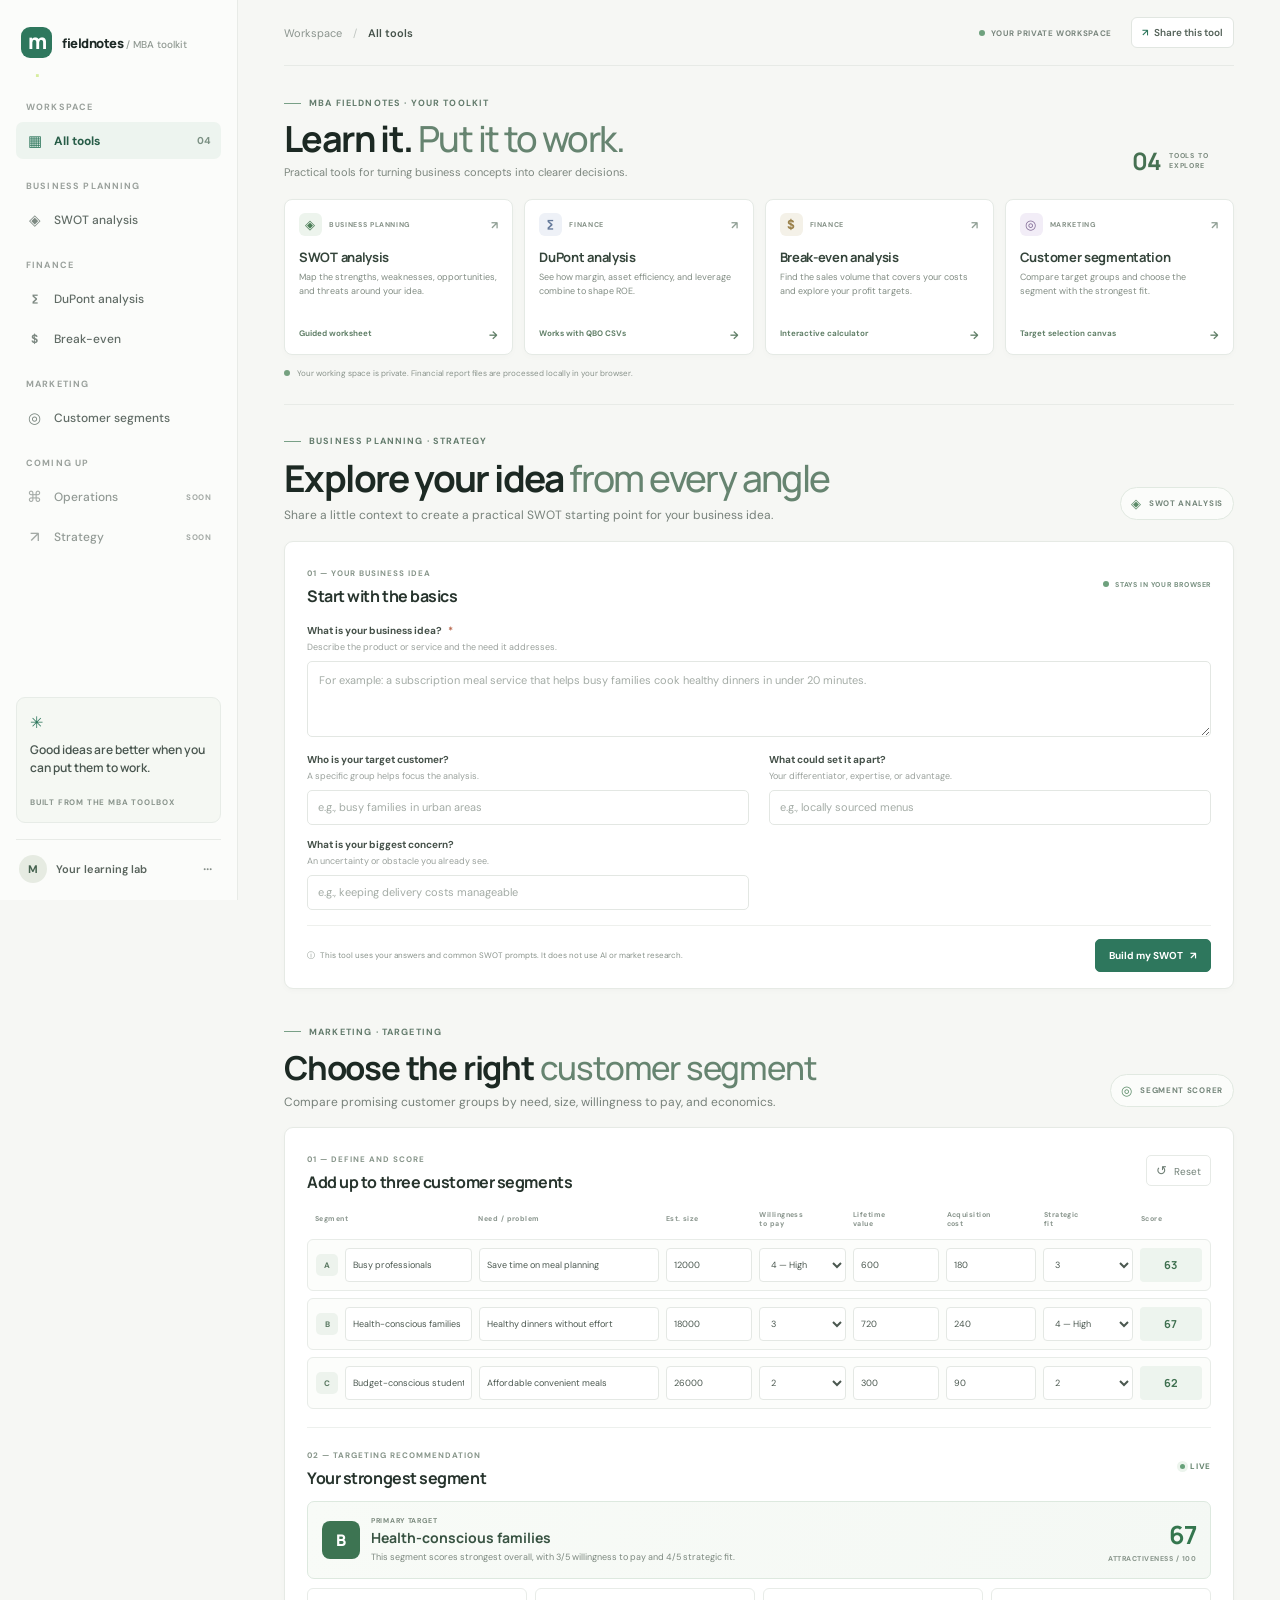
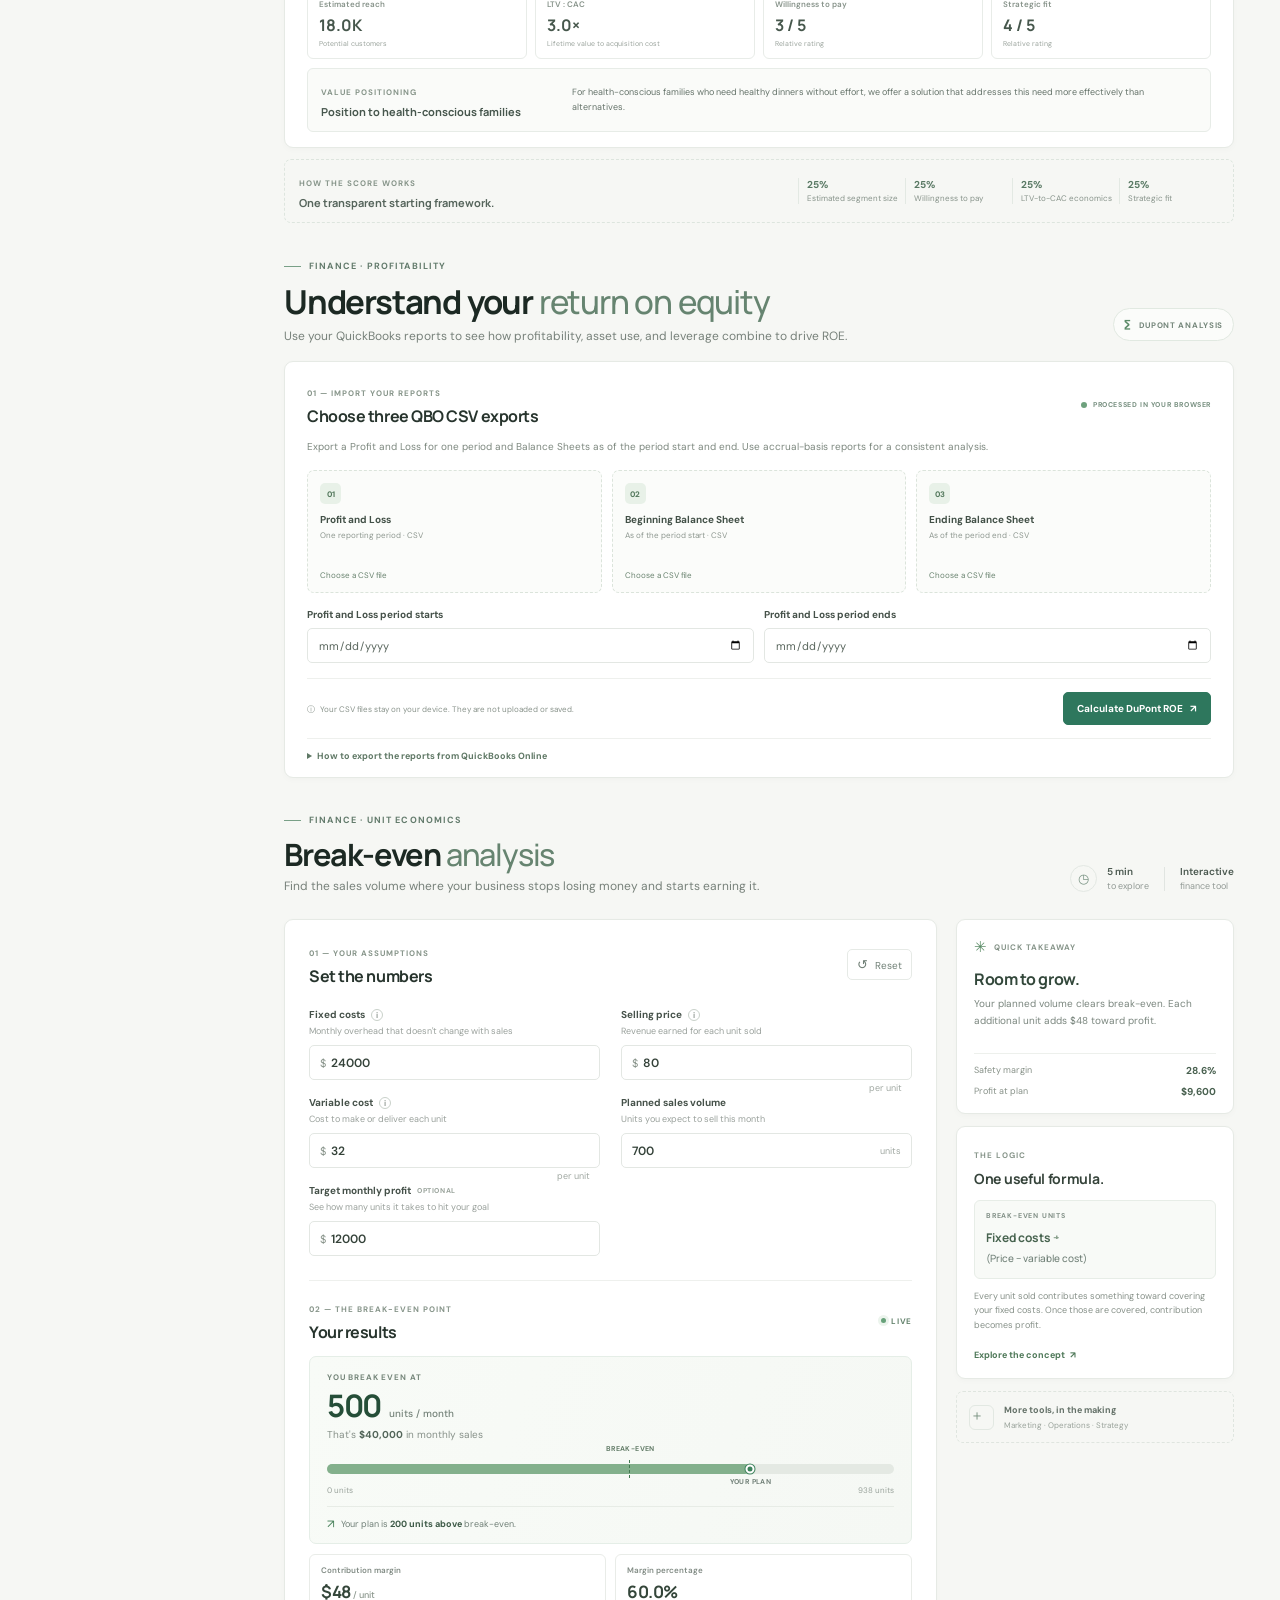
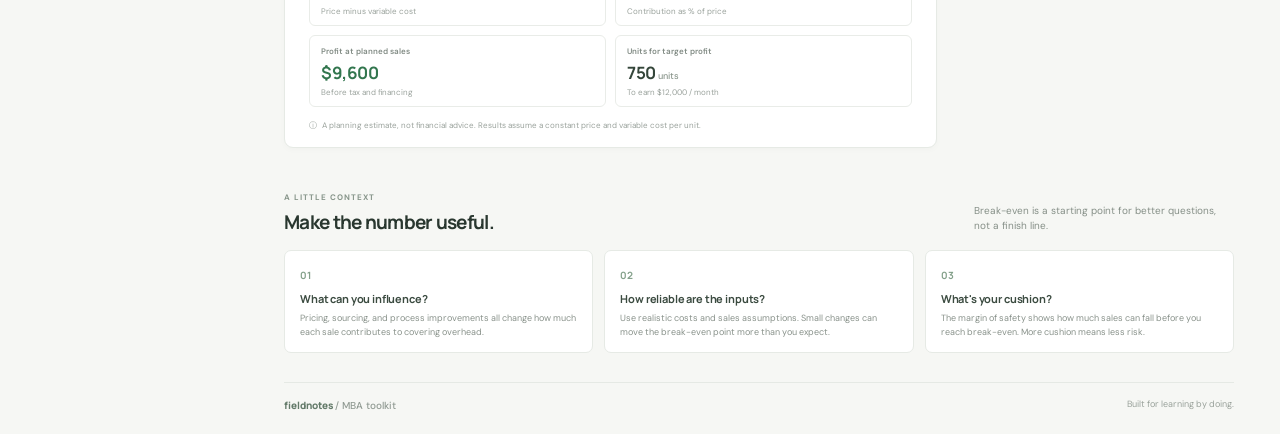
==== commit e5422005: "Add complete MBA tools hub Co-authored-by: Copilot <223556219+Copilot@users.noreply.github.com>" ====
--- a/index.html
+++ b/index.html
@@ -25,7 +25,7 @@
           <a class="nav-item active" href="#tools-hub" data-nav-target="tools-hub" aria-current="page">
             <span class="nav-icon" aria-hidden="true">▦</span>
             <span>All tools</span>
-            <span class="nav-count">03</span>
+            <span class="nav-count">04</span>
           </a>
           <p class="nav-heading nav-subheading">BUSINESS PLANNING</p>
           <a class="nav-item" href="#swot" data-nav-target="swot">
@@ -41,12 +41,12 @@
             <span class="nav-icon finance-icon" aria-hidden="true">$</span>
             <span>Break-even</span>
           </a>
+          <p class="nav-heading nav-subheading">MARKETING</p>
+          <a class="nav-item" href="#segmentation" data-nav-target="segmentation">
+            <span class="nav-icon" aria-hidden="true">◎</span>
+            <span>Customer segments</span>
+          </a>
           <p class="nav-heading nav-subheading">COMING UP</p>
-          <span class="nav-item muted nav-disabled" aria-disabled="true">
-            <span class="nav-icon" aria-hidden="true">◌</span>
-            <span>Marketing</span>
-            <span class="nav-soon">SOON</span>
-          </span>
           <span class="nav-item muted nav-disabled" aria-disabled="true">
             <span class="nav-icon" aria-hidden="true">⌘</span>
             <span>Operations</span>
@@ -90,7 +90,7 @@
               <h1 id="hub-title">Learn it. <span>Put it to work.</span></h1>
               <p>Practical tools for turning business concepts into clearer decisions.</p>
             </div>
-            <div class="hub-count"><strong>03</strong><span>TOOLS TO EXPLORE</span></div>
+            <div class="hub-count"><strong>04</strong><span>TOOLS TO EXPLORE</span></div>
           </div>
           <div class="tool-directory" aria-label="Available tools">
             <a class="directory-card directory-swot" href="#swot" data-directory-link>
@@ -111,6 +111,12 @@
               <span class="directory-description">Find the sales volume that covers your costs and explore your profit targets.</span>
               <span class="directory-footer">Interactive calculator <span aria-hidden="true">→</span></span>
             </a>
+            <a class="directory-card directory-segments" href="#segmentation" data-directory-link>
+              <span class="directory-topline"><span class="directory-icon" aria-hidden="true">◎</span><span>MARKETING</span><span class="directory-arrow" aria-hidden="true">↗</span></span>
+              <strong>Customer segmentation</strong>
+              <span class="directory-description">Compare target groups and choose the segment with the strongest fit.</span>
+              <span class="directory-footer">Target selection canvas <span aria-hidden="true">→</span></span>
+            </a>
           </div>
           <div class="hub-note"><span class="hub-note-dot"></span> Your working space is private. Financial report files are processed locally in your browser.</div>
         </section>
@@ -194,6 +200,145 @@
               </div>
               <p class="swot-caveat"><span aria-hidden="true">ⓘ</span> Treat these as hypotheses to validate with customers and market research—not confirmed facts about your market.</p>
             </section>
+          </div>
+        </section>
+
+        <section class="segmentation-section" id="segmentation" aria-labelledby="segmentation-title">
+          <div class="segmentation-intro">
+            <div>
+              <div class="eyebrow"><span class="eyebrow-line"></span> MARKETING · TARGETING</div>
+              <h2 id="segmentation-title">Choose the right <span>customer segment</span></h2>
+              <p class="intro-copy">Compare promising customer groups by need, size, willingness to pay, and economics.</p>
+            </div>
+            <span class="swot-label"><span aria-hidden="true">◎</span> SEGMENT SCORER</span>
+          </div>
+
+          <div class="segmentation-card">
+            <div class="segmentation-card-heading">
+              <div>
+                <span class="section-kicker">01 — DEFINE AND SCORE</span>
+                <h3>Add up to three customer segments</h3>
+              </div>
+              <button class="reset-button" type="button" id="segment-reset"><span aria-hidden="true">↺</span> Reset</button>
+            </div>
+
+            <div class="segment-table" id="segment-table">
+              <div class="segment-table-head" aria-hidden="true">
+                <span>Segment</span>
+                <span>Need / problem</span>
+                <span>Est. size</span>
+                <span>Willingness<br>to pay</span>
+                <span>Lifetime<br>value</span>
+                <span>Acquisition<br>cost</span>
+                <span>Strategic<br>fit</span>
+                <span>Score</span>
+              </div>
+              <div class="segment-row" data-segment="1">
+                <div class="segment-name-wrap">
+                  <span class="segment-index">A</span>
+                  <input class="segment-name" aria-label="Segment A name" value="Busy professionals" maxlength="40">
+                </div>
+                <input class="segment-need" aria-label="Segment A need or problem" value="Save time on meal planning" maxlength="80">
+                <input class="segment-size" aria-label="Segment A estimated size" type="number" min="0" step="100" value="12000" inputmode="numeric">
+                <select class="segment-willingness" aria-label="Segment A willingness to pay">
+                  <option value="1">1 — Low</option><option value="2">2</option><option value="3">3</option><option value="4" selected>4 — High</option><option value="5">5 — Very high</option>
+                </select>
+                <input class="segment-ltv" aria-label="Segment A lifetime value" type="number" min="0" step="100" value="600" inputmode="decimal">
+                <input class="segment-cac" aria-label="Segment A acquisition cost" type="number" min="0" step="25" value="180" inputmode="decimal">
+                <select class="segment-fit" aria-label="Segment A strategic fit">
+                  <option value="1">1 — Low</option><option value="2">2</option><option value="3" selected>3</option><option value="4">4 — High</option><option value="5">5 — Very high</option>
+                </select>
+                <strong class="segment-score" aria-live="polite">—</strong>
+              </div>
+              <div class="segment-row" data-segment="2">
+                <div class="segment-name-wrap">
+                  <span class="segment-index">B</span>
+                  <input class="segment-name" aria-label="Segment B name" value="Health-conscious families" maxlength="40">
+                </div>
+                <input class="segment-need" aria-label="Segment B need or problem" value="Healthy dinners without effort" maxlength="80">
+                <input class="segment-size" aria-label="Segment B estimated size" type="number" min="0" step="100" value="18000" inputmode="numeric">
+                <select class="segment-willingness" aria-label="Segment B willingness to pay">
+                  <option value="1">1 — Low</option><option value="2">2</option><option value="3" selected>3</option><option value="4">4 — High</option><option value="5">5 — Very high</option>
+                </select>
+                <input class="segment-ltv" aria-label="Segment B lifetime value" type="number" min="0" step="100" value="720" inputmode="decimal">
+                <input class="segment-cac" aria-label="Segment B acquisition cost" type="number" min="0" step="25" value="240" inputmode="decimal">
+                <select class="segment-fit" aria-label="Segment B strategic fit">
+                  <option value="1">1 — Low</option><option value="2">2</option><option value="3">3</option><option value="4" selected>4 — High</option><option value="5">5 — Very high</option>
+                </select>
+                <strong class="segment-score" aria-live="polite">—</strong>
+              </div>
+              <div class="segment-row" data-segment="3">
+                <div class="segment-name-wrap">
+                  <span class="segment-index">C</span>
+                  <input class="segment-name" aria-label="Segment C name" value="Budget-conscious students" maxlength="40">
+                </div>
+                <input class="segment-need" aria-label="Segment C need or problem" value="Affordable convenient meals" maxlength="80">
+                <input class="segment-size" aria-label="Segment C estimated size" type="number" min="0" step="100" value="26000" inputmode="numeric">
+                <select class="segment-willingness" aria-label="Segment C willingness to pay">
+                  <option value="1">1 — Low</option><option value="2" selected>2</option><option value="3">3</option><option value="4">4 — High</option><option value="5">5 — Very high</option>
+                </select>
+                <input class="segment-ltv" aria-label="Segment C lifetime value" type="number" min="0" step="100" value="300" inputmode="decimal">
+                <input class="segment-cac" aria-label="Segment C acquisition cost" type="number" min="0" step="25" value="90" inputmode="decimal">
+                <select class="segment-fit" aria-label="Segment C strategic fit">
+                  <option value="1">1 — Low</option><option value="2" selected>2</option><option value="3">3</option><option value="4">4 — High</option><option value="5">5 — Very high</option>
+                </select>
+                <strong class="segment-score" aria-live="polite">—</strong>
+              </div>
+            </div>
+
+            <div class="validation-message" id="segment-validation" role="alert" hidden></div>
+
+            <div class="segment-results">
+              <div class="segment-results-heading">
+                <div>
+                  <span class="section-kicker">02 — TARGETING RECOMMENDATION</span>
+                  <h3 id="segment-results-title">Your strongest segment</h3>
+                </div>
+                <span class="live-badge"><span></span> LIVE</span>
+              </div>
+              <div class="segment-recommendation">
+                <div class="recommendation-main">
+                  <span class="recommendation-letter" id="recommendation-letter">A</span>
+                  <div>
+                    <span class="recommendation-label">PRIMARY TARGET</span>
+                    <strong id="recommendation-name">Busy professionals</strong>
+                    <p id="recommendation-copy">This segment combines strong willingness to pay with an attractive customer value economics.</p>
+                  </div>
+                </div>
+                <div class="recommendation-score">
+                  <strong id="recommendation-score">—</strong>
+                  <span>ATTRACTIVENESS / 100</span>
+                </div>
+              </div>
+
+              <div class="segment-metrics">
+                <article><span>Estimated reach</span><strong id="segment-reach">—</strong><small>Potential customers</small></article>
+                <article><span>LTV : CAC</span><strong id="segment-unit-economics">—</strong><small>Lifetime value to acquisition cost</small></article>
+                <article><span>Willingness to pay</span><strong id="segment-willingness-result">—</strong><small>Relative rating</small></article>
+                <article><span>Strategic fit</span><strong id="segment-fit-result">—</strong><small>Relative rating</small></article>
+              </div>
+
+              <div class="positioning-box">
+                <div>
+                  <span class="section-kicker">VALUE POSITIONING</span>
+                  <h3 id="positioning-title">A starting positioning statement</h3>
+                </div>
+                <p id="positioning-copy"></p>
+              </div>
+            </div>
+          </div>
+
+          <div class="segmentation-logic">
+            <div>
+              <span class="section-kicker">HOW THE SCORE WORKS</span>
+              <h3>One transparent starting framework.</h3>
+            </div>
+            <div class="logic-grid">
+              <span><strong>25%</strong> Estimated segment size</span>
+              <span><strong>25%</strong> Willingness to pay</span>
+              <span><strong>25%</strong> LTV-to-CAC economics</span>
+              <span><strong>25%</strong> Strategic fit</span>
+            </div>
           </div>
         </section>
 
--- a/styles.css
+++ b/styles.css
@@ -127,7 +127,7 @@
 .hub-count { display: flex; align-items: center; gap: 8px; margin-bottom: 2px; color: #7b8a7e; }
 .hub-count strong { color: #467152; font-family: "Manrope", sans-serif; font-size: 24px; font-weight: 700; letter-spacing: -1px; }
 .hub-count span { max-width: 65px; font-size: 7px; font-weight: 700; letter-spacing: .8px; line-height: 1.45; }
-.tool-directory { display: grid; grid-template-columns: repeat(3, minmax(0, 1fr)); gap: 11px; margin-top: 20px; }
+.tool-directory { display: grid; grid-template-columns: repeat(4, minmax(0, 1fr)); gap: 11px; margin-top: 20px; }
 .directory-card { position: relative; display: flex; min-width: 0; min-height: 156px; flex-direction: column; border: 1px solid #e5eae5; border-radius: 8px; background: #fff; padding: 13px 14px 12px; box-shadow: 0 2px 6px rgba(34, 49, 39, .02); transition: transform .15s, border-color .15s, box-shadow .15s; }
 .directory-card:hover { transform: translateY(-2px); border-color: #c8d8ca; box-shadow: 0 5px 14px rgba(34, 49, 39, .07); }
 .directory-card:focus-visible, .nav-item:focus-visible { outline: 2px solid #6f9a78; outline-offset: 2px; }
@@ -135,6 +135,7 @@
 .directory-icon { display: grid; width: 23px; height: 23px; flex: 0 0 auto; place-items: center; border-radius: 6px; background: #edf4ed; color: #4b7d57; font-size: 13px; }
 .directory-dupont .directory-icon { background: #eef1f7; color: #64799a; }
 .directory-breakeven .directory-icon { background: #f4f1e8; color: #9a814b; }
+.directory-segments .directory-icon { background: #f2edf7; color: #806995; }
 .directory-arrow { margin-left: auto; color: #91a096; font-size: 11px; }
 .directory-card > strong { display: block; margin-top: 12px; color: #34443a; font-family: "Manrope", sans-serif; font-size: 13px; letter-spacing: -.3px; }
 .directory-description { display: block; margin-top: 5px; color: #818c83; font-size: 9px; line-height: 1.55; }
@@ -194,6 +195,49 @@
 .opportunities li::marker { color: #7998a8; }
 .swot-caveat { margin: 12px 0 0; color: #929b94; font-size: 8px; line-height: 1.5; }
 .swot-caveat span { margin-right: 3px; }
+
+.segmentation-section { padding-top: 37px; }
+.segmentation-intro { display: flex; align-items: flex-end; justify-content: space-between; gap: 20px; padding-bottom: 17px; }
+.segmentation-intro h2 { margin: 11px 0 7px; color: #1c2923; font-size: clamp(25px, 2.7vw, 33px); font-weight: 700; letter-spacing: -1.2px; line-height: 1.15; }
+.segmentation-intro h2 span { color: #668470; font-weight: 500; }
+.segmentation-card { border: 1px solid #e6eae5; border-radius: 9px; background: var(--paper); padding: 20px 22px 15px; box-shadow: 0 2px 6px rgba(34, 49, 39, .025); }
+.segmentation-card-heading { display: flex; align-items: center; justify-content: space-between; gap: 12px; }
+.segmentation-card-heading h3 { margin: 5px 0 0; color: #27342d; font-size: 16px; letter-spacing: -.45px; }
+.segment-table { display: grid; gap: 7px; margin-top: 17px; }
+.segment-table-head, .segment-row { display: grid; grid-template-columns: minmax(130px, 1.3fr) minmax(150px, 1.5fr) repeat(3, minmax(78px, .72fr)) repeat(2, minmax(82px, .75fr)) 62px; gap: 7px; align-items: center; }
+.segment-table-head { padding: 0 8px 3px; color: #89958d; font-size: 7px; font-weight: 700; letter-spacing: .45px; line-height: 1.35; }
+.segment-row { border: 1px solid #e8ece8; border-radius: 6px; background: #fcfdfb; padding: 8px; }
+.segment-name-wrap { display: flex; min-width: 0; align-items: center; gap: 7px; }
+.segment-index { display: grid; width: 22px; height: 22px; flex: 0 0 auto; place-items: center; border-radius: 5px; background: #edf3ed; color: #5c7a64; font-size: 8px; font-weight: 800; }
+.segment-row input, .segment-row select { width: 100%; min-width: 0; height: 34px; border: 1px solid #e4e8e4; border-radius: 4px; outline: 0; background: #fff; color: #4b5850; padding: 0 7px; font: inherit; font-size: 9px; }
+.segment-row input:focus, .segment-row select:focus { border-color: #91ad98; box-shadow: 0 0 0 2px rgba(65, 123, 86, .08); }
+.segment-row select { padding-right: 3px; }
+.segment-score { display: grid; height: 34px; place-items: center; border-radius: 4px; background: #edf4ee; color: #3f7050; font-family: "Manrope", sans-serif; font-size: 11px; }
+.segment-results { margin-top: 18px; border-top: 1px solid #edf0ed; padding-top: 16px; }
+.segment-results-heading { display: flex; align-items: center; justify-content: space-between; gap: 12px; }
+.segment-results-heading h3 { margin: 5px 0 0; color: #27342d; font-size: 16px; letter-spacing: -.45px; }
+.segment-recommendation { display: flex; align-items: center; justify-content: space-between; gap: 16px; margin-top: 12px; border: 1px solid #dde9df; border-radius: 7px; background: linear-gradient(112deg, #f8fbf7 0%, #f4f8f4 100%); padding: 14px; }
+.recommendation-main { display: flex; min-width: 0; align-items: center; gap: 11px; }
+.recommendation-letter { display: grid; width: 38px; height: 38px; flex: 0 0 auto; place-items: center; border-radius: 8px; background: #3d7452; color: #fff; font-family: "Manrope", sans-serif; font-size: 16px; font-weight: 800; }
+.recommendation-label { display: block; color: #7b8a7e; font-size: 7px; font-weight: 700; letter-spacing: .7px; }
+.recommendation-main strong { display: block; margin-top: 3px; color: #385342; font-family: "Manrope", sans-serif; font-size: 14px; }
+.recommendation-main p { margin: 4px 0 0; color: #7c887f; font-size: 9px; line-height: 1.5; }
+.recommendation-score { flex: 0 0 auto; text-align: right; }
+.recommendation-score strong { display: block; color: #34764e; font-family: "Manrope", sans-serif; font-size: 25px; letter-spacing: -1px; }
+.recommendation-score span { display: block; margin-top: 2px; color: #87948a; font-size: 7px; font-weight: 700; letter-spacing: .5px; }
+.segment-metrics { display: grid; grid-template-columns: repeat(4, minmax(0, 1fr)); gap: 8px; margin-top: 9px; }
+.segment-metrics article { min-width: 0; border: 1px solid #e8ece8; border-radius: 6px; padding: 10px 11px; }
+.segment-metrics article > span { display: block; color: #87938a; font-size: 8px; font-weight: 600; }
+.segment-metrics article strong { display: block; margin-top: 5px; color: #46574c; font-family: "Manrope", sans-serif; font-size: 16px; }
+.segment-metrics article small { display: block; margin-top: 3px; color: #9aa39c; font-size: 7px; }
+.positioning-box { display: grid; grid-template-columns: minmax(150px, .55fr) minmax(250px, 1.45fr); align-items: center; gap: 14px; margin-top: 9px; border: 1px solid #e7ece7; border-radius: 6px; background: #fafbf9; padding: 12px 13px; }
+.positioning-box h3 { margin: 5px 0 0; color: #46564d; font-size: 11px; }
+.positioning-box p { margin: 0; color: #65736a; font-size: 9px; line-height: 1.65; }
+.segmentation-logic { display: flex; align-items: center; justify-content: space-between; gap: 18px; margin-top: 11px; border: 1px dashed #dde5de; border-radius: 7px; padding: 12px 14px; }
+.segmentation-logic h3 { margin: 5px 0 0; color: #56655c; font-size: 11px; }
+.logic-grid { display: grid; grid-template-columns: repeat(4, minmax(80px, 1fr)); gap: 7px; }
+.logic-grid span { border-left: 1px solid #e3e9e3; padding-left: 8px; color: #87938a; font-size: 8px; line-height: 1.45; }
+.logic-grid strong { display: block; color: #587863; font-size: 10px; }
 
 .dupont-section { padding-top: 37px; }
 .dupont-intro { display: flex; align-items: flex-end; justify-content: space-between; gap: 20px; padding-bottom: 17px; }
@@ -380,6 +424,7 @@
 @media (max-width: 1100px) {
   .sidebar { width: 205px; }
   .main-content { margin-left: 205px; padding: 0 27px; }
+  .tool-directory { grid-template-columns: repeat(2, minmax(0, 1fr)); }
   .workspace-grid { grid-template-columns: minmax(0, 1fr) 245px; gap: 12px; }
   .calculator-card { padding: 19px 17px 14px; }
   .insight-card { padding-right: 14px; padding-left: 14px; }
@@ -409,6 +454,14 @@
   .hub-count { align-self: flex-start; }
   .tool-directory { grid-template-columns: 1fr; gap: 8px; margin-top: 14px; }
   .directory-card { min-height: 138px; }
+  .segmentation-intro { align-items: flex-start; flex-direction: column; gap: 11px; }
+  .segmentation-card { padding-right: 15px; padding-left: 15px; }
+  .segment-table { overflow-x: auto; padding-bottom: 4px; }
+  .segment-table-head, .segment-row { min-width: 790px; grid-template-columns: 145px 160px repeat(3, 82px) repeat(2, 90px) 62px; }
+  .segment-metrics { grid-template-columns: repeat(2, minmax(0, 1fr)); }
+  .positioning-box { grid-template-columns: 1fr; }
+  .segmentation-logic { align-items: flex-start; flex-direction: column; }
+  .logic-grid { width: 100%; grid-template-columns: repeat(2, minmax(0, 1fr)); }
   .swot-intro { align-items: flex-start; flex-direction: column; gap: 11px; }
   .swot-form, .swot-results { padding-right: 15px; padding-left: 15px; }
   .swot-form-footer { align-items: stretch; flex-direction: column-reverse; gap: 9px; }
